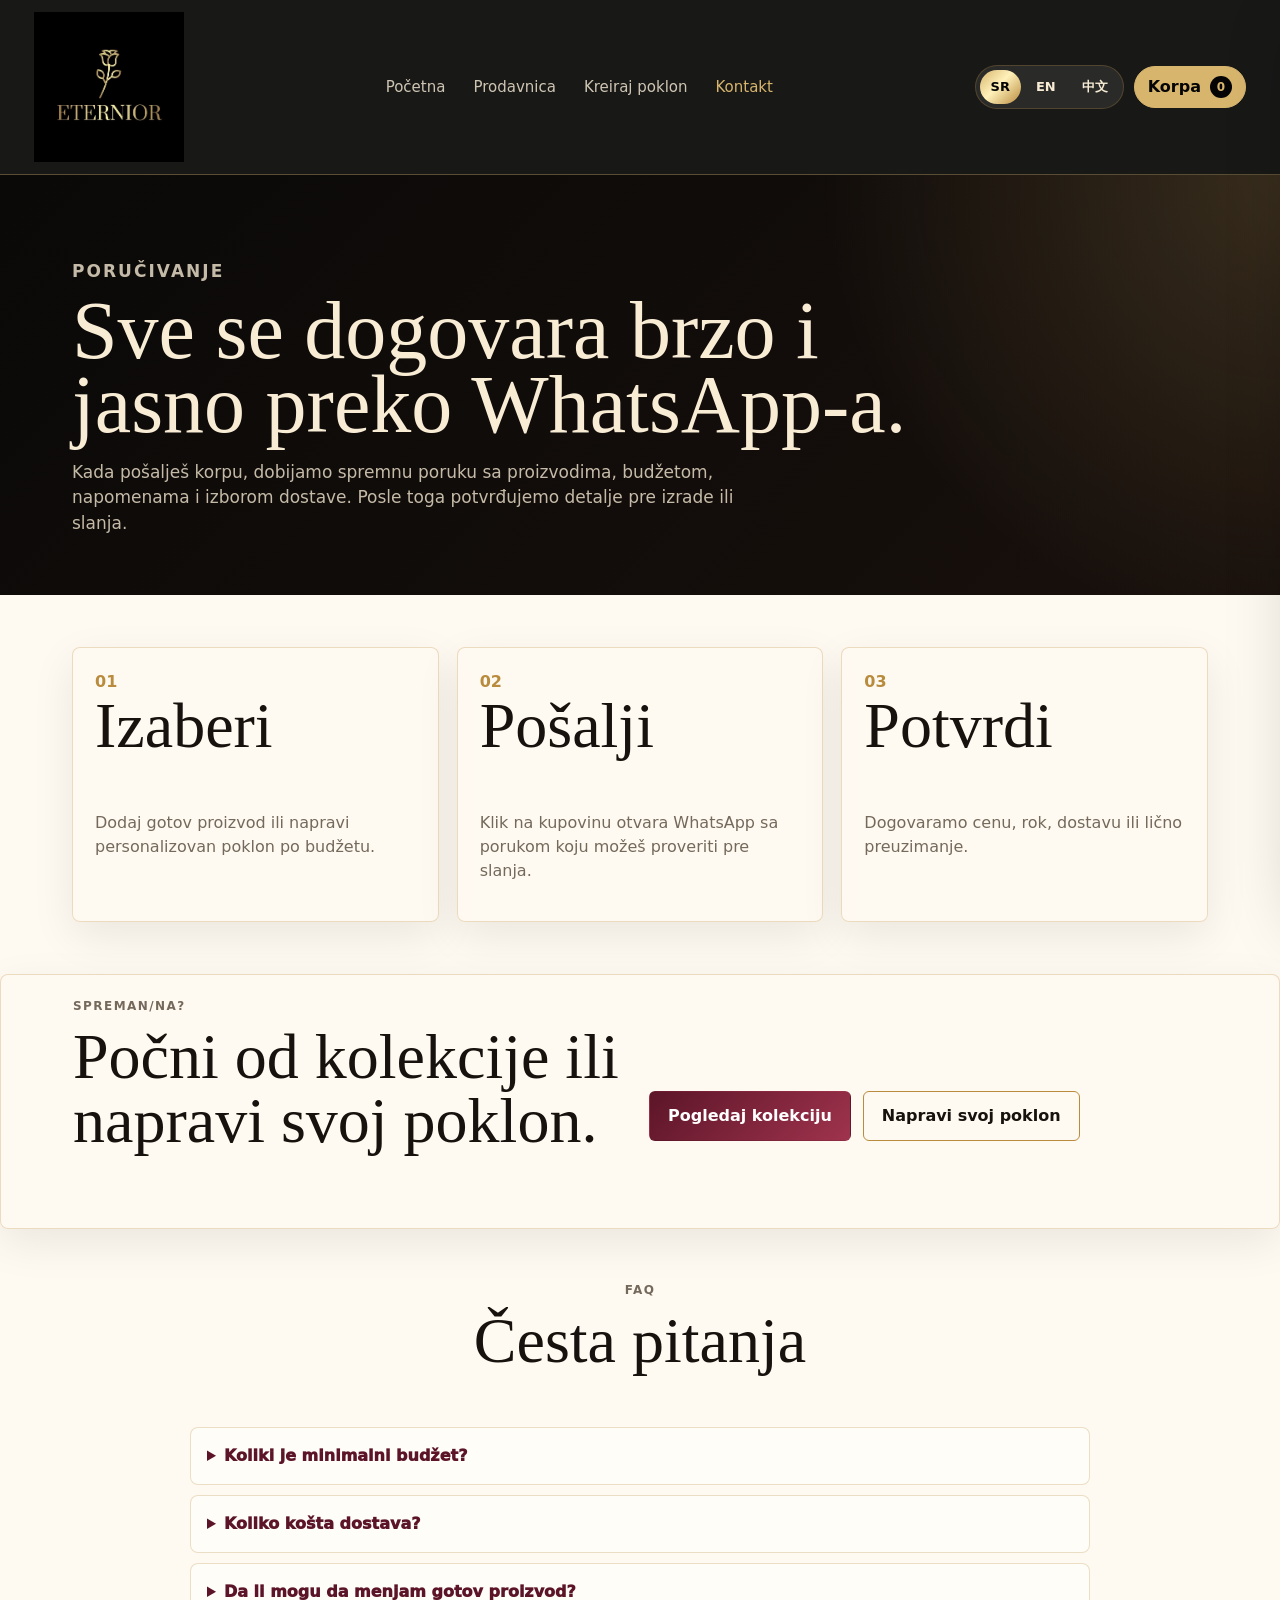
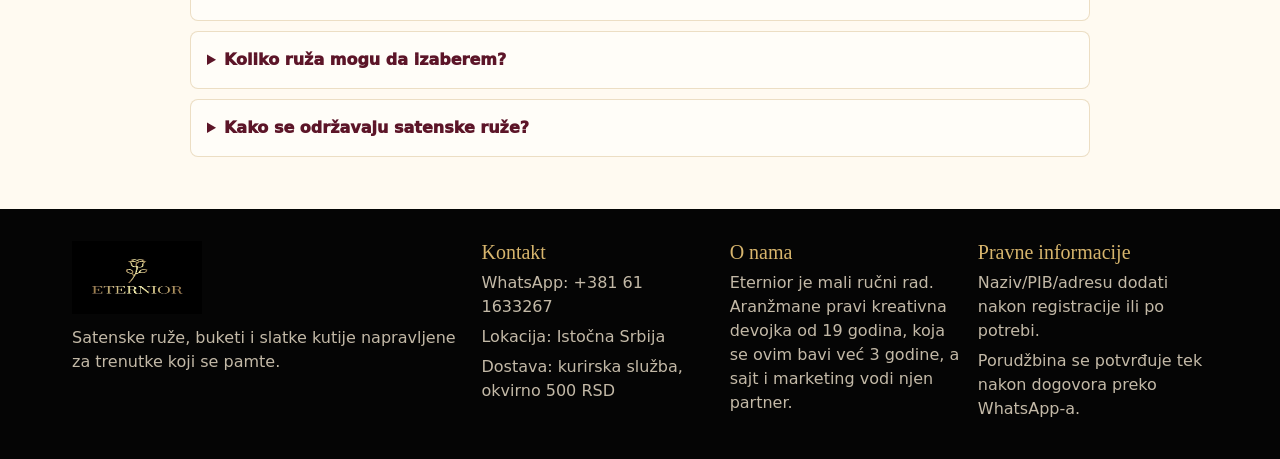
==== contact.html @ 98f8d7fc "Add files via upload" ====
<!doctype html>
<html lang="sr">
  <head>
    <meta charset="UTF-8" />
    <meta name="viewport" content="width=device-width, initial-scale=1.0" />
    <title>Kontakt i poručivanje | Eternior</title>
    <meta name="description" content="Kako funkcioniše Eternior poručivanje preko WhatsApp-a." />
    <meta property="og:title" content="Eternior kontakt i poručivanje" />
    <meta property="og:description" content="Poručivanje satenskih ruža i slatkih kutija preko WhatsApp-a. Dostava ili lično preuzimanje." />
    <meta property="og:image" content="assets/eternior_logo.webp" />
    <meta property="og:type" content="website" />
    <link rel="stylesheet" href="styles.css" />
  </head>
  <body data-page="contact">
    <header class="site-header">
      <a class="brand" href="index.html" aria-label="Eternior početna">
        <img src="assets/eternior_logo.webp" alt="Eternior logo" width="150" height="84" />
      </a>
      <button class="nav-toggle" type="button" data-nav-toggle aria-label="Otvori meni">
        <span></span><span></span><span></span>
      </button>
      <nav class="site-nav" data-nav>
        <a href="index.html" data-i18n="nav.home">Početna</a>
        <a href="shop.html" data-i18n="nav.shop">Prodavnica</a>
        <a href="custom.html" data-i18n="nav.custom">Kreiraj poklon</a>
        <a href="contact.html" data-i18n="nav.contact">Kontakt</a>
      </nav>
      <div class="header-actions">
        <div class="language-switcher" aria-label="Promena jezika">
          <button type="button" data-lang="sr" class="is-active">SR</button>
          <button type="button" data-lang="en">EN</button>
          <button type="button" data-lang="zh">中文</button>
        </div>
        <button class="cart-toggle" type="button" data-open-cart aria-label="Otvori korpu">
          <span data-i18n="cart.title">Korpa</span>
          <b data-cart-count>0</b>
        </button>
      </div>
    </header>

    <main>
      <section class="page-hero contact-hero">
        <p class="eyebrow" data-i18n="contact.eyebrow">Poručivanje</p>
        <h1 data-i18n="contact.title">Sve se dogovara brzo i jasno preko WhatsApp-a.</h1>
        <p data-i18n="contact.lead">
          Kada pošalješ korpu, dobijamo spremnu poruku sa proizvodima, budžetom, napomenama i
          izborom dostave. Posle toga potvrđujemo detalje pre izrade ili slanja.
        </p>
      </section>

      <section class="section-shell steps">
        <article>
          <span>01</span>
          <h2 data-i18n="contact.stepOneTitle">Izaberi</h2>
          <p data-i18n="contact.stepOneText">Dodaj gotov proizvod ili napravi personalizovan poklon po budžetu.</p>
        </article>
        <article>
          <span>02</span>
          <h2 data-i18n="contact.stepTwoTitle">Pošalji</h2>
          <p data-i18n="contact.stepTwoText">Klik na kupovinu otvara WhatsApp sa porukom koju možeš proveriti pre slanja.</p>
        </article>
        <article>
          <span>03</span>
          <h2 data-i18n="contact.stepThreeTitle">Potvrdi</h2>
          <p data-i18n="contact.stepThreeText">Dogovaramo cenu, rok, dostavu ili lično preuzimanje.</p>
        </article>
      </section>

      <section class="section-shell contact-card">
        <div>
          <p class="eyebrow" data-i18n="contact.readyEyebrow">Spreman/na?</p>
          <h2 data-i18n="contact.readyTitle">Počni od kolekcije ili napravi svoj poklon.</h2>
        </div>
        <div class="hero-actions">
          <a class="button button-primary" href="shop.html" data-i18n="home.shopCta">Pogledaj kolekciju</a>
          <a class="button button-outline dark" href="custom.html" data-i18n="home.customCta">Napravi svoj poklon</a>
        </div>
      </section>

      <section class="section-shell faq-section">
        <div class="section-heading">
          <p class="eyebrow">FAQ</p>
          <h2 data-i18n="faq.title">Česta pitanja</h2>
        </div>
        <div class="faq-list">
          <details>
            <summary data-i18n="faq.budgetQ">Koliki je minimalni budžet?</summary>
            <p data-i18n="faq.budgetA">Minimalni budžet za bilo kakav poklon je 1.500 RSD. Gotovi proizvodi imaju svoju cenu, a personalizovani se računaju prema broju ruža i dodataka.</p>
          </details>
          <details>
            <summary data-i18n="faq.deliveryQ">Koliko košta dostava?</summary>
            <p data-i18n="faq.deliveryA">Dostava zavisi od kurirske službe i mesta isporuke, ali okvirno je oko 500 RSD. Tačan iznos potvrđujemo preko WhatsApp-a.</p>
          </details>
          <details>
            <summary data-i18n="faq.readyQ">Da li mogu da menjam gotov proizvod?</summary>
            <p data-i18n="faq.readyA">Gotovi proizvodi se ne menjaju, ali možeš dodati personalizovanu ručno pisanu poruku ili malu igračku.</p>
          </details>
          <details>
            <summary data-i18n="faq.rosesQ">Koliko ruža mogu da izaberem?</summary>
            <p data-i18n="faq.rosesA">Za poklon se bira neparan broj ruža. Ako je aranžman namenjen preminuloj osobi, bira se paran broj ruža.</p>
          </details>
          <details>
            <summary data-i18n="faq.careQ">Kako se održavaju satenske ruže?</summary>
            <p data-i18n="faq.careA">Drže se na suvom, dalje od direktnog sunca i ne peru se vodom. Po potrebi se nežno očiste suvom mekom četkicom.</p>
          </details>
        </div>
      </section>
    </main>

    <footer class="site-footer">
      <div>
        <img src="assets/eternior_logo.webp" alt="Eternior" width="130" height="73" loading="lazy" />
        <p data-i18n="footer.text">Satenske ruže, buketi i slatke kutije napravljene za trenutke koji se pamte.</p>
      </div>
      <div class="footer-columns">
        <div>
          <h3 data-i18n="footer.contactTitle">Kontakt</h3>
          <p>WhatsApp: +381 61 1633267</p>
          <p data-i18n="footer.location">Lokacija: Istočna Srbija</p>
          <p data-i18n="footer.deliveryShort">Dostava: kurirska služba, okvirno 500 RSD</p>
        </div>
        <div>
          <h3 data-i18n="footer.aboutTitle">O nama</h3>
          <p data-i18n="footer.aboutText">Eternior je mali ručni rad. Aranžmane pravi kreativna devojka od 19 godina, koja se ovim bavi već 3 godine, a sajt i marketing vodi njen partner.</p>
        </div>
        <div>
          <h3 data-i18n="footer.legalTitle">Pravne informacije</h3>
          <p data-i18n="footer.legalText">Naziv/PIB/adresu dodati nakon registracije ili po potrebi.</p>
          <p data-i18n="footer.confirmText">Porudžbina se potvrđuje tek nakon dogovora preko WhatsApp-a.</p>
        </div>
      </div>
    </footer>

    <aside class="cart-panel" data-cart-panel aria-hidden="true"></aside>
    <div class="overlay" data-overlay></div>
    <script src="script.js"></script>
  </body>
</html>
---- styles.css ----
:root {
  --black: #050505;
  --ink: #17120d;
  --paper: #fffaf1;
  --cream: #f8ecd5;
  --champagne: #d7b56d;
  --gold: #b98b3d;
  --rose: #9f334d;
  --wine: #5c1528;
  --sage: #6f7b68;
  --muted: #74695b;
  --line: rgba(185, 139, 61, 0.28);
  --shadow: 0 22px 70px rgba(5, 5, 5, 0.22);
}

* {
  box-sizing: border-box;
}

html {
  scroll-behavior: smooth;
}

body {
  margin: 0;
  background: var(--paper);
  color: var(--ink);
  font-family: Inter, ui-sans-serif, system-ui, -apple-system, BlinkMacSystemFont, "Segoe UI", sans-serif;
  line-height: 1.5;
  overflow-x: hidden;
}

body.no-scroll {
  overflow: hidden;
}

img {
  max-width: 100%;
  display: block;
}

a {
  color: inherit;
  text-decoration: none;
}

button,
input,
select,
textarea {
  font: inherit;
}

button {
  cursor: pointer;
}

.site-header {
  position: sticky;
  top: 0;
  z-index: 30;
  display: grid;
  grid-template-columns: auto 44px;
  gap: 12px;
  align-items: center;
  padding: 10px 14px;
  border-bottom: 1px solid rgba(215, 181, 109, 0.34);
  background: rgba(5, 5, 5, 0.92);
  color: var(--cream);
  backdrop-filter: blur(16px);
  min-width: 0;
}

.brand img {
  width: 122px;
  height: auto;
}

.nav-toggle {
  display: grid;
  gap: 4px;
  justify-self: end;
  width: 44px;
  height: 44px;
  place-content: center;
  border: 1px solid rgba(215, 181, 109, 0.42);
  border-radius: 999px;
  background: transparent;
}

.nav-toggle span {
  width: 18px;
  height: 2px;
  border-radius: 999px;
  background: var(--champagne);
}

.site-nav,
.header-actions {
  display: none;
}

.site-nav.is-open,
.header-actions.is-open {
  display: flex;
  grid-column: 1 / -1;
}

.site-nav {
  flex-direction: column;
  gap: 4px;
  padding-top: 8px;
}

.site-nav a {
  padding: 12px 4px;
  color: rgba(248, 236, 213, 0.82);
  font-size: 15px;
}

.site-nav a[aria-current="page"] {
  color: var(--champagne);
}

.header-actions {
  flex-wrap: wrap;
  gap: 10px;
  align-items: center;
  min-width: 0;
}

.language-switcher,
.currency-toggle {
  display: inline-flex;
  gap: 4px;
  padding: 4px;
  border: 1px solid var(--line);
  border-radius: 999px;
  background: rgba(255, 250, 241, 0.08);
}

.language-switcher button,
.currency-toggle button,
.filter-box button {
  min-height: 34px;
  border: 0;
  border-radius: 999px;
  background: transparent;
  color: inherit;
  font-size: 13px;
  font-weight: 800;
}

.language-switcher button,
.currency-toggle button {
  padding: 0 11px;
}

.language-switcher button.is-active,
.currency-toggle button.is-active {
  background: linear-gradient(135deg, var(--champagne), #fff1ba 45%, var(--gold));
  color: var(--black);
}

.cart-toggle {
  display: inline-flex;
  align-items: center;
  gap: 9px;
  min-height: 42px;
  padding: 0 13px;
  border: 1px solid var(--champagne);
  border-radius: 999px;
  background: var(--champagne);
  color: var(--black);
  font-weight: 900;
}

.cart-toggle b {
  display: grid;
  min-width: 22px;
  height: 22px;
  place-items: center;
  border-radius: 50%;
  background: var(--black);
  color: var(--champagne);
  font-size: 12px;
}

.hero {
  position: relative;
  display: grid;
  min-height: 88vh;
  overflow: hidden;
  background: var(--black);
}

.hero-media {
  position: absolute;
  inset: 0;
  background:
    radial-gradient(circle at 82% 18%, rgba(215, 181, 109, 0.24), transparent 24%),
    radial-gradient(circle at 34% 80%, rgba(159, 51, 77, 0.22), transparent 26%),
    linear-gradient(180deg, rgba(5, 5, 5, 0.08), rgba(5, 5, 5, 0.78)),
    linear-gradient(135deg, #050505, #1b0f0b);
  background-position: center;
  background-size: cover;
  opacity: 0.88;
}

.gift-scene {
  position: absolute;
  right: clamp(18px, 8vw, 110px);
  bottom: clamp(54px, 10vh, 112px);
  width: min(440px, 82vw);
  height: 300px;
  opacity: 0.96;
}

.door {
  position: absolute;
  right: 22px;
  bottom: 0;
  width: 118px;
  height: 212px;
  border: 2px solid rgba(215, 181, 109, 0.72);
  border-radius: 64px 64px 6px 6px;
  background: linear-gradient(135deg, #2b1710, #050505);
  box-shadow: inset 0 0 28px rgba(215, 181, 109, 0.16), 0 26px 70px rgba(0, 0, 0, 0.45);
}

.door::after {
  content: "";
  position: absolute;
  right: 16px;
  top: 104px;
  width: 9px;
  height: 9px;
  border-radius: 50%;
  background: var(--champagne);
}

.boy,
.girl {
  position: absolute;
  bottom: 18px;
  width: 58px;
  height: 112px;
  border-radius: 32px 32px 16px 16px;
}

.boy {
  left: 36px;
  background: linear-gradient(#f4c7a2 0 26px, #1c4f8c 27px 72px, #111 73px);
  animation: boyWalk 10s ease-in-out infinite;
}

.girl {
  right: 54px;
  background: linear-gradient(#f4c7a2 0 26px, #e6a0ad 27px 84px, #7d2741 85px);
  animation: girlOpen 10s ease-in-out infinite;
}

.boy::before,
.girl::before {
  content: "";
  position: absolute;
  top: -22px;
  left: 13px;
  width: 32px;
  height: 32px;
  border-radius: 50%;
  background: #f4c7a2;
  box-shadow: inset 0 -6px 0 rgba(92, 21, 40, 0.22);
}

.gift-bouquet {
  position: absolute;
  left: 104px;
  bottom: 84px;
  width: 86px;
  height: 78px;
  transform-origin: bottom center;
  animation: bouquetGive 10s ease-in-out infinite;
}

.gift-bouquet::before {
  content: "";
  position: absolute;
  inset: 0;
  background:
    radial-gradient(circle at 22% 26%, #d7b56d 0 10px, transparent 11px),
    radial-gradient(circle at 50% 16%, #9f334d 0 12px, transparent 13px),
    radial-gradient(circle at 78% 30%, #fff2d4 0 10px, transparent 11px),
    linear-gradient(70deg, transparent 43%, #6f7b68 44% 48%, transparent 49%),
    linear-gradient(105deg, transparent 48%, #6f7b68 49% 53%, transparent 54%);
}

.gift-bouquet::after {
  content: "";
  position: absolute;
  left: 22px;
  bottom: 0;
  width: 42px;
  height: 34px;
  clip-path: polygon(0 0, 100% 0, 68% 100%, 32% 100%);
  background: linear-gradient(135deg, #fff2d4, #d7b56d);
}

.heart {
  position: absolute;
  width: 18px;
  height: 18px;
  background: var(--rose);
  transform: rotate(45deg);
  opacity: 0;
  animation: heartFloat 10s ease-in-out infinite;
}

.heart::before,
.heart::after {
  content: "";
  position: absolute;
  width: 18px;
  height: 18px;
  border-radius: 50%;
  background: inherit;
}

.heart::before {
  left: -9px;
}

.heart::after {
  top: -9px;
}

.heart.h1 {
  right: 126px;
  top: 62px;
}

.heart.h2 {
  right: 82px;
  top: 92px;
  animation-delay: 0.7s;
}

.hero-content {
  position: relative;
  z-index: 1;
  align-self: end;
  width: min(100%, 760px);
  padding: 120px 18px 42px;
  color: var(--cream);
  min-width: 0;
}

.eyebrow {
  margin: 0 0 10px;
  color: var(--gold);
  font-size: 12px;
  font-weight: 900;
  letter-spacing: 0.12em;
  text-transform: uppercase;
}

h1,
h2,
h3,
p {
  margin-top: 0;
}

h1,
h2,
h3 {
  font-family: Georgia, "Times New Roman", serif;
  font-weight: 500;
  letter-spacing: 0;
}

h1 {
  margin-bottom: 18px;
  font-size: clamp(46px, 15vw, 118px);
  line-height: 0.9;
}

h2 {
  font-size: clamp(32px, 10vw, 64px);
  line-height: 1;
}

h3 {
  font-size: 25px;
  line-height: 1.1;
}

.hero p:not(.eyebrow),
.page-hero p,
.intro-copy p,
.feature-card p,
.section-heading p,
.builder-card p,
.steps p,
.contact-card p {
  color: var(--muted);
}

.hero p:not(.eyebrow) {
  max-width: 650px;
  color: rgba(248, 236, 213, 0.86);
  font-size: 18px;
}

.hero-actions,
.toolbar {
  display: flex;
  flex-wrap: wrap;
  gap: 12px;
  align-items: center;
}

.hero-actions {
  margin-top: 28px;
}

.button {
  position: relative;
  isolation: isolate;
  display: inline-flex;
  align-items: center;
  justify-content: center;
  min-height: 48px;
  overflow: hidden;
  padding: 12px 18px;
  border: 1px solid transparent;
  border-radius: 6px;
  font-weight: 900;
  text-align: center;
  transition: transform 180ms ease, box-shadow 180ms ease, border-color 180ms ease;
}

.button::before {
  content: "";
  position: absolute;
  inset: -40% -70%;
  z-index: -1;
  background: linear-gradient(110deg, transparent 30%, rgba(255, 255, 255, 0.55), transparent 60%);
  transform: translateX(-60%) rotate(8deg);
  transition: transform 520ms ease;
}

.button:hover {
  transform: translateY(-2px);
  box-shadow: 0 16px 36px rgba(92, 21, 40, 0.24);
}

.button:hover::before {
  transform: translateX(60%) rotate(8deg);
}

.button-primary {
  background: linear-gradient(135deg, var(--wine), var(--rose));
  color: #fff;
}

.button-outline {
  border-color: rgba(248, 236, 213, 0.52);
  background: rgba(5, 5, 5, 0.18);
  color: var(--cream);
}

.button-outline.dark {
  border-color: var(--gold);
  background: transparent;
  color: var(--ink);
}

.signature-strip {
  display: grid;
  background: var(--black);
  color: var(--champagne);
}

.signature-strip span {
  padding: 16px 18px;
  border-top: 1px solid rgba(215, 181, 109, 0.26);
  text-align: center;
  font-size: 13px;
  font-weight: 800;
}

.section-shell {
  padding: 52px 18px;
}

.intro-grid,
.custom-grid,
.shop-layout,
.steps,
.contact-card {
  display: grid;
  gap: 18px;
}

.feature-card,
.builder-card,
.filter-box,
.steps article,
.contact-card {
  border: 1px solid var(--line);
  border-radius: 8px;
  background: rgba(255, 250, 241, 0.84);
  box-shadow: 0 14px 44px rgba(5, 5, 5, 0.08);
}

.feature-card,
.builder-card,
.steps article,
.contact-card {
  padding: 22px;
}

.feature-number,
.steps span {
  color: var(--gold);
  font-weight: 900;
}

.faq-list {
  display: grid;
  gap: 10px;
  max-width: 900px;
  margin: 0 auto;
}

.faq-list details {
  padding: 16px;
  border: 1px solid var(--line);
  border-radius: 8px;
  background: #fffdf8;
}

.faq-list summary {
  color: var(--wine);
  cursor: pointer;
  font-weight: 950;
}

.faq-list p {
  margin: 10px 0 0;
  color: var(--muted);
}

.section-heading {
  max-width: 720px;
  margin: 0 auto 28px;
  text-align: center;
}

.product-grid {
  display: grid;
  gap: 16px;
}

.product-card {
  overflow: hidden;
  border: 1px solid var(--line);
  border-radius: 8px;
  background: #fffdf8;
  box-shadow: 0 14px 44px rgba(5, 5, 5, 0.08);
}

.product-image {
  position: relative;
  min-height: 230px;
  overflow: hidden;
  background-color: var(--black);
}

.satin-visual {
  background:
    radial-gradient(circle at 28% 24%, rgba(255, 255, 255, 0.2), transparent 18%),
    linear-gradient(135deg, var(--visual-a), var(--visual-b));
}

.satin-visual::before,
.satin-visual::after {
  content: "";
  position: absolute;
  inset: auto 12% 18% 12%;
  height: 34%;
  border-radius: 50% 50% 18px 18px;
  background: linear-gradient(135deg, rgba(5, 5, 5, 0.72), rgba(215, 181, 109, 0.2));
}

.satin-visual::after {
  inset: auto 18% 11% 18%;
  height: 12%;
  border-radius: 999px;
  background: rgba(5, 5, 5, 0.44);
}

.satin-rose {
  position: absolute;
  z-index: 1;
  display: block;
  width: 96px;
  height: 96px;
  border-radius: 50%;
  background:
    radial-gradient(circle at center, var(--petal-light) 0 10%, transparent 11%),
    repeating-radial-gradient(circle at center, transparent 0 10px, var(--petal-light) 11px 15px, var(--petal-dark) 16px 22px, transparent 23px 31px);
  box-shadow: inset 0 0 18px rgba(255, 255, 255, 0.24), 0 18px 38px rgba(5, 5, 5, 0.24);
}

.satin-rose.r1 {
  top: 22%;
  left: 18%;
}

.satin-rose.r2 {
  top: 16%;
  right: 20%;
  transform: scale(0.9) rotate(16deg);
}

.satin-rose.r3 {
  top: 36%;
  left: 38%;
  transform: scale(1.08) rotate(-10deg);
}

.satin-box {
  position: absolute;
  z-index: 0;
  left: 20%;
  right: 20%;
  bottom: 12%;
  height: 30%;
  border: 1px solid rgba(215, 181, 109, 0.45);
  border-radius: 16px 16px 8px 8px;
  background: linear-gradient(135deg, rgba(255, 250, 241, 0.16), rgba(5, 5, 5, 0.45));
}

.visual-champagne { --visual-a: #2c2015; --visual-b: #d7b56d; --petal-light: #fff2d4; --petal-dark: #d7b56d; }
.visual-ruby { --visual-a: #1b060b; --visual-b: #9f334d; --petal-light: #d65d74; --petal-dark: #5c1528; }
.visual-noir { --visual-a: #050505; --visual-b: #b98b3d; --petal-light: #d7b56d; --petal-dark: #050505; }
.visual-blush { --visual-a: #4d2430; --visual-b: #f0b4c0; --petal-light: #ffd9df; --petal-dark: #c06b7d; }
.visual-blue { --visual-a: #07111f; --visual-b: #1c4f8c; --petal-light: #8bbbe8; --petal-dark: #143769; }
.visual-ivory { --visual-a: #2c2a24; --visual-b: #fff2d4; --petal-light: #fffaf1; --petal-dark: #d7c29d; }
.visual-sweet { --visual-a: #6a2d3e; --visual-b: #f8ecd5; --petal-light: #fff2d4; --petal-dark: #d7b56d; }
.visual-heart { --visual-a: #5c1528; --visual-b: #d7b56d; --petal-light: #e96278; --petal-dark: #8d1830; }
.visual-choco { --visual-a: #2b1710; --visual-b: #7b4a38; --petal-light: #fff2d4; --petal-dark: #9b6a4d; }
.visual-garden { --visual-a: #050505; --visual-b: #9f334d; --petal-light: #d7b56d; --petal-dark: #5c1528; }
.visual-teddy { --visual-a: #f0b4c0; --visual-b: #573326; --petal-light: #ffd9df; --petal-dark: #c06b7d; }
.visual-proposal { --visual-a: #5c1528; --visual-b: #b98b3d; --petal-light: #f3cc78; --petal-dark: #9f334d; }
.visual-pastel { --visual-a: #b9a4d8; --visual-b: #e6a0ad; --petal-light: #fff2d4; --petal-dark: #b9a4d8; }
.visual-candy { --visual-a: #e95588; --visual-b: #67a4d9; --petal-light: #f4cc4f; --petal-dark: #e95588; }
.visual-signature { --visual-a: #050505; --visual-b: #d7b56d; --petal-light: #fff2d4; --petal-dark: #9f334d; }

.product-body {
  display: grid;
  gap: 13px;
  padding: 18px;
}

.product-meta {
  display: flex;
  justify-content: space-between;
  gap: 14px;
  min-width: 0;
}

.product-meta p,
.product-description {
  color: var(--muted);
  font-size: 14px;
}

.product-meta h3,
.product-description,
.product-details,
.product-addons,
.cart-item,
.footer-columns {
  min-width: 0;
}

.product-details {
  border-top: 1px solid var(--line);
  border-bottom: 1px solid var(--line);
  padding: 10px 0;
}

.product-details summary {
  color: var(--wine);
  cursor: pointer;
  font-weight: 900;
}

.product-details ul {
  display: grid;
  gap: 7px;
  margin: 10px 0 0;
  padding-left: 18px;
  color: var(--muted);
  font-size: 13px;
}

.product-addons {
  display: grid;
  gap: 10px;
  padding: 12px;
  border: 1px solid rgba(185, 139, 61, 0.22);
  border-radius: 8px;
  background: rgba(248, 236, 213, 0.42);
}

.product-addons small,
label small {
  color: var(--muted);
  font-size: 12px;
  font-weight: 700;
}

.share-button {
  min-height: 42px;
  border: 1px solid var(--line);
  border-radius: 6px;
  background: transparent;
  color: var(--wine);
  font-weight: 900;
}

.price {
  color: var(--wine);
  font-weight: 950;
  white-space: nowrap;
}

.swatches {
  display: flex;
  flex-wrap: wrap;
  gap: 7px;
}

.swatch {
  display: inline-flex;
  align-items: center;
  gap: 7px;
  min-height: 29px;
  padding: 5px 9px 5px 6px;
  border: 1px solid var(--line);
  border-radius: 999px;
  color: var(--muted);
  font-size: 12px;
}

.swatch::before {
  content: "";
  width: 15px;
  height: 15px;
  border: 1px solid rgba(5, 5, 5, 0.13);
  border-radius: 50%;
  background: var(--swatch);
}

.page-hero {
  padding: 84px 18px 42px;
  background:
    radial-gradient(circle at top right, rgba(215, 181, 109, 0.18), transparent 34%),
    linear-gradient(135deg, #0a0908, #18100c);
  color: var(--cream);
}

.page-hero h1 {
  max-width: 930px;
  font-size: clamp(38px, 12vw, 82px);
}

.page-hero p {
  max-width: 720px;
  color: rgba(248, 236, 213, 0.78);
  font-size: 17px;
}

.toolbar {
  margin-top: 22px;
}

.rate-note {
  color: rgba(248, 236, 213, 0.76);
  font-size: 13px;
}

.filter-box {
  display: grid;
  position: sticky;
  top: 74px;
  z-index: 2;
  gap: 7px;
  padding: 12px;
}

.filter-box .eyebrow {
  display: none;
}

.filter-pills {
  display: flex;
  flex-wrap: wrap;
  gap: 7px;
}

.filter-box button {
  flex: 0 0 auto;
  padding: 0 12px;
  border: 1px solid var(--line);
  color: var(--ink);
}

.filter-box button.is-active {
  background: var(--black);
  color: var(--champagne);
}

.builder-card {
  display: grid;
  gap: 14px;
}

.builder-total {
  display: flex;
  justify-content: space-between;
  gap: 18px;
  padding: 14px;
  border: 1px solid var(--line);
  border-radius: 8px;
  background: var(--black);
  color: var(--champagne);
}

.builder-total strong {
  color: var(--cream);
}

.checkbox-line {
  display: flex;
  align-items: center;
  gap: 10px;
}

.checkbox-line input {
  width: 18px;
  min-height: 18px;
}

.sweets-grid {
  display: grid;
  grid-template-columns: repeat(2, minmax(0, 1fr));
  gap: 12px;
}

.field-row {
  display: grid;
  gap: 12px;
}

label {
  display: grid;
  gap: 7px;
  color: var(--muted);
  font-size: 13px;
  font-weight: 900;
}

input,
select,
textarea {
  width: 100%;
  border: 1px solid var(--line);
  border-radius: 6px;
  background: #fffdf8;
  color: var(--ink);
  outline: none;
}

input,
select {
  min-height: 46px;
  padding: 0 12px;
}

textarea {
  resize: vertical;
  padding: 12px;
}

input:focus,
select:focus,
textarea:focus {
  border-color: var(--gold);
  box-shadow: 0 0 0 3px rgba(185, 139, 61, 0.18);
}

.concierge {
  background:
    radial-gradient(circle at 80% 18%, rgba(215, 181, 109, 0.22), transparent 24%),
    radial-gradient(circle at 20% 85%, rgba(159, 51, 77, 0.16), transparent 26%),
    linear-gradient(rgba(255, 250, 241, 0.92), rgba(255, 250, 241, 0.92));
  background-position: center;
  background-size: cover;
}

.concierge form {
  display: grid;
  gap: 14px;
}

.suggestion {
  display: none;
  padding: 16px;
  border: 1px solid var(--line);
  border-radius: 8px;
  background: #fffdf8;
}

.suggestion.is-visible {
  display: grid;
  gap: 10px;
}

.cart-panel {
  position: fixed;
  z-index: 50;
  inset: 0 0 0 auto;
  display: grid;
  grid-template-rows: auto 1fr auto;
  width: min(440px, 100%);
  height: 100vh;
  padding: 18px;
  background: #fffdf8;
  box-shadow: var(--shadow);
  transform: translateX(105%);
  transition: transform 240ms ease;
}

.cart-panel.is-open {
  transform: translateX(0);
}

.cart-header {
  display: flex;
  justify-content: space-between;
  gap: 18px;
  padding-bottom: 16px;
  border-bottom: 1px solid var(--line);
}

.icon-button {
  display: grid;
  width: 42px;
  height: 42px;
  place-items: center;
  border: 1px solid var(--line);
  border-radius: 50%;
  background: transparent;
}

.cart-items {
  display: grid;
  align-content: start;
  gap: 12px;
  overflow: auto;
  padding: 16px 0;
}

.cart-item {
  display: grid;
  grid-template-columns: 1fr auto;
  gap: 10px;
  padding: 14px;
  border: 1px solid var(--line);
  border-radius: 8px;
  background: var(--paper);
}

.cart-item h3 {
  margin-bottom: 4px;
  font-size: 15px;
}

.cart-item p,
.empty-cart {
  margin-bottom: 0;
  color: var(--muted);
  font-size: 13px;
}

.quantity {
  display: flex;
  align-items: center;
  gap: 8px;
}

.quantity button {
  display: grid;
  width: 28px;
  height: 28px;
  place-items: center;
  border: 1px solid var(--line);
  border-radius: 50%;
  background: #fffdf8;
}

.checkout-form,
.cart-footer {
  display: grid;
  gap: 12px;
}

.cart-footer {
  padding-top: 14px;
  border-top: 1px solid var(--line);
}

.cart-total {
  display: flex;
  justify-content: space-between;
  color: var(--muted);
}

.cart-total strong {
  color: var(--ink);
}

.overlay {
  position: fixed;
  inset: 0;
  z-index: 45;
  background: rgba(5, 5, 5, 0.48);
  opacity: 0;
  pointer-events: none;
  transition: opacity 240ms ease;
}

.overlay.is-open {
  opacity: 1;
  pointer-events: auto;
}

.site-footer {
  display: grid;
  gap: 22px;
  padding: 32px 18px;
  background: var(--black);
  color: rgba(248, 236, 213, 0.78);
}

.site-footer img {
  width: 130px;
  margin-bottom: 12px;
}

.site-footer a {
  color: var(--champagne);
  font-weight: 900;
}

.footer-columns {
  display: grid;
  gap: 18px;
}

.footer-columns h3 {
  margin-bottom: 8px;
  color: var(--champagne);
  font-size: 20px;
}

.footer-columns p {
  margin-bottom: 6px;
}

.reveal {
  animation: revealUp 700ms ease both;
}

@keyframes revealUp {
  from {
    opacity: 0;
    transform: translateY(18px);
  }
  to {
    opacity: 1;
    transform: translateY(0);
  }
}

@keyframes boyWalk {
  0%, 12% {
    transform: translateX(0);
  }
  38%, 74% {
    transform: translateX(142px);
  }
  100% {
    transform: translateX(0);
  }
}

@keyframes girlOpen {
  0%, 30% {
    transform: translateX(34px);
    opacity: 0;
  }
  40%, 86% {
    transform: translateX(0);
    opacity: 1;
  }
  100% {
    transform: translateX(34px);
    opacity: 0;
  }
}

@keyframes bouquetGive {
  0%, 28% {
    transform: translateX(0) rotate(-12deg);
  }
  48%, 76% {
    transform: translateX(150px) rotate(6deg);
  }
  100% {
    transform: translateX(0) rotate(-12deg);
  }
}

@keyframes heartFloat {
  0%, 46% {
    opacity: 0;
    transform: translateY(18px) rotate(45deg) scale(0.6);
  }
  58%, 82% {
    opacity: 1;
  }
  100% {
    opacity: 0;
    transform: translateY(-64px) rotate(45deg) scale(1);
  }
}

@media (prefers-reduced-motion: reduce) {
  *,
  *::before,
  *::after {
    animation-duration: 0.01ms !important;
    animation-iteration-count: 1 !important;
    scroll-behavior: auto !important;
    transition-duration: 0.01ms !important;
  }
}

@media (max-width: 679px) {
  .gift-scene {
    right: -68px;
    bottom: 26px;
    opacity: 0.28;
    transform: scale(0.78);
    transform-origin: bottom right;
  }
}

@media (min-width: 680px) {
  .signature-strip,
  .product-grid.compact,
  .field-row,
  .steps {
    grid-template-columns: repeat(3, 1fr);
  }

  .field-row {
    grid-template-columns: 1fr 1fr;
  }

  .product-grid {
    grid-template-columns: repeat(2, minmax(0, 1fr));
  }

  .hero-content,
  .section-shell,
  .page-hero,
  .site-footer {
    padding-inline: clamp(28px, 6vw, 72px);
  }

  .gift-scene {
    opacity: 0.55;
    transform: scale(0.84);
    transform-origin: bottom right;
  }
}

@media (min-width: 980px) {
  .site-header {
    grid-template-columns: auto 1fr auto;
    padding: 12px 34px;
  }

  .brand img {
    width: 150px;
  }

  .nav-toggle {
    display: none;
  }

  .site-nav,
  .header-actions {
    display: flex;
  }

  .site-nav {
    flex-direction: row;
    justify-content: center;
    padding-top: 0;
  }

  .site-nav a {
    padding: 10px 12px;
  }

  .intro-grid,
  .custom-grid,
  .contact-card {
    grid-template-columns: 1fr 1fr;
    align-items: center;
  }

  .shop-layout {
    grid-template-columns: 220px 1fr;
    align-items: start;
  }

  .filter-box {
    display: grid;
    top: 92px;
    overflow: visible;
  }

  .filter-box .eyebrow {
    display: block;
  }

  .filter-box button {
    justify-content: start;
    text-align: left;
  }

  .product-grid {
    grid-template-columns: repeat(3, minmax(0, 1fr));
  }

  .site-footer {
    grid-template-columns: 0.8fr 1.5fr;
    align-items: start;
  }

  .footer-columns {
    grid-template-columns: repeat(3, minmax(0, 1fr));
  }
}
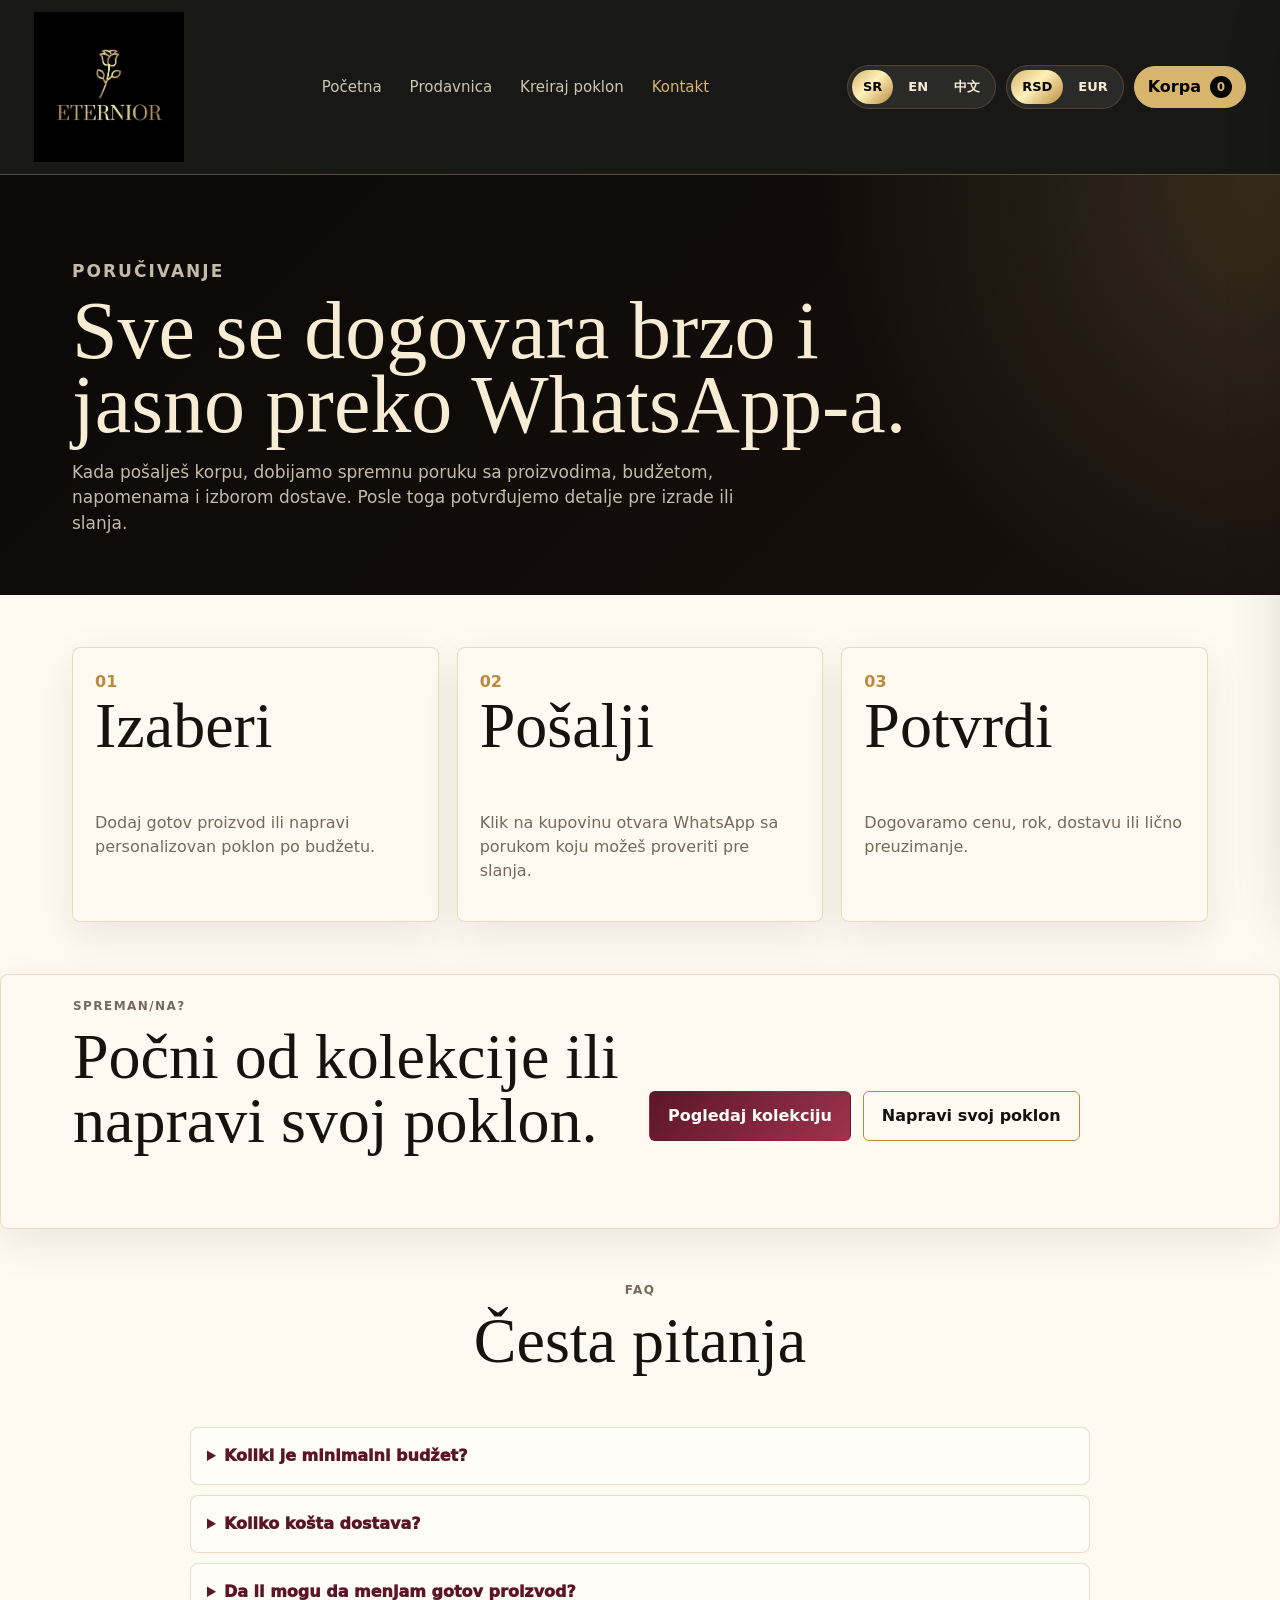
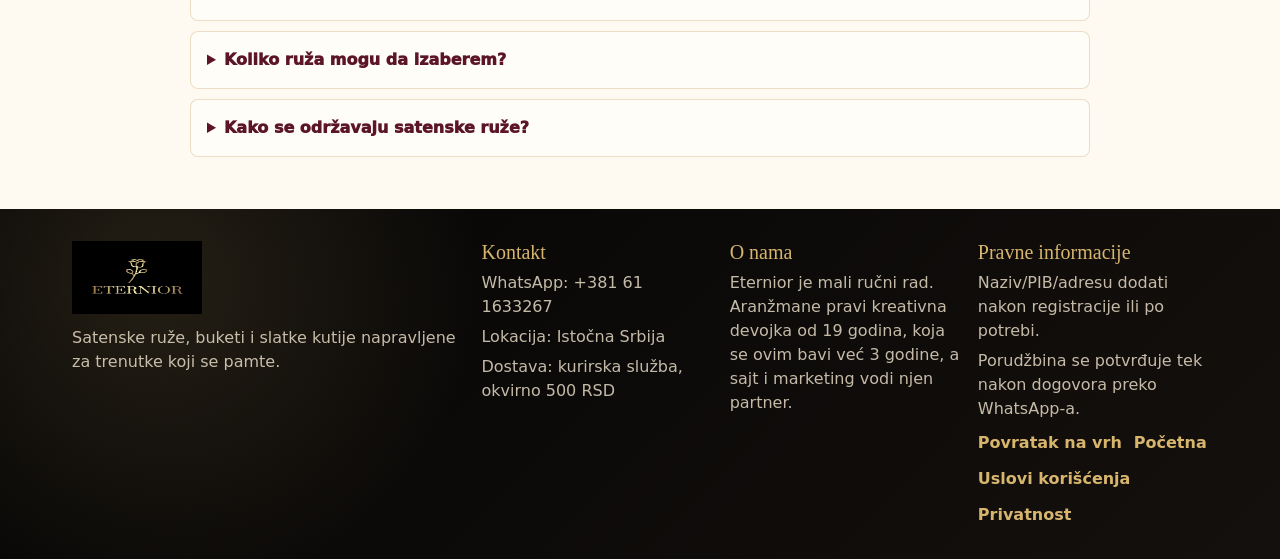
==== commit 152f8e9f: "Update website from Codex" ====
--- a/contact.html
+++ b/contact.html
@@ -12,7 +12,7 @@
     <link rel="stylesheet" href="styles.css" />
   </head>
   <body data-page="contact">
-    <header class="site-header">
+    <header class="site-header" id="top">
       <a class="brand" href="index.html" aria-label="Eternior početna">
         <img src="assets/eternior_logo.webp" alt="Eternior logo" width="150" height="84" />
       </a>
@@ -30,6 +30,10 @@
           <button type="button" data-lang="sr" class="is-active">SR</button>
           <button type="button" data-lang="en">EN</button>
           <button type="button" data-lang="zh">中文</button>
+        </div>
+        <div class="currency-toggle compact" aria-label="Valuta">
+          <button type="button" data-currency="RSD" class="is-active">RSD</button>
+          <button type="button" data-currency="EUR">EUR</button>
         </div>
         <button class="cart-toggle" type="button" data-open-cart aria-label="Otvori korpu">
           <span data-i18n="cart.title">Korpa</span>
@@ -127,6 +131,12 @@
           <h3 data-i18n="footer.legalTitle">Pravne informacije</h3>
           <p data-i18n="footer.legalText">Naziv/PIB/adresu dodati nakon registracije ili po potrebi.</p>
           <p data-i18n="footer.confirmText">Porudžbina se potvrđuje tek nakon dogovora preko WhatsApp-a.</p>
+          <div class="footer-legal-links">
+            <a href="#top">Povratak na vrh</a>
+            <a href="index.html">Početna</a>
+            <a href="terms.html">Uslovi korišćenja</a>
+            <a href="privacy.html">Privatnost</a>
+          </div>
         </div>
       </div>
     </footer>
--- a/styles.css
+++ b/styles.css
@@ -490,6 +490,31 @@
   font-weight: 800;
 }
 
+.sales-ribbon {
+  display: grid;
+  gap: 8px;
+  padding: 18px;
+  border-block: 1px solid var(--line);
+  background: linear-gradient(135deg, #fffdf8, #f8ecd5);
+  text-align: center;
+}
+
+.sales-ribbon strong {
+  color: var(--wine);
+  font-family: Georgia, serif;
+  font-size: 25px;
+  font-weight: 500;
+}
+
+.sales-ribbon span {
+  color: var(--muted);
+}
+
+.sales-ribbon a {
+  color: var(--wine);
+  font-weight: 950;
+}
+
 .section-shell {
   padding: 52px 18px;
 }
@@ -549,6 +574,20 @@
 
 .faq-list p {
   margin: 10px 0 0;
+  color: var(--muted);
+}
+
+.legal-page {
+  max-width: 900px;
+  margin: 0 auto;
+}
+
+.legal-page h2 {
+  margin-top: 28px;
+  font-size: clamp(26px, 5vw, 42px);
+}
+
+.legal-page p {
   color: var(--muted);
 }
 
@@ -845,6 +884,56 @@
   color: var(--cream);
 }
 
+.builder-note,
+.color-note,
+.coupon-status {
+  margin: 0;
+  color: var(--muted);
+  font-size: 13px;
+}
+
+.color-picker-block,
+.coupon-box {
+  display: grid;
+  gap: 10px;
+  padding: 12px;
+  border: 1px solid rgba(185, 139, 61, 0.22);
+  border-radius: 8px;
+  background: rgba(248, 236, 213, 0.42);
+}
+
+.color-palette {
+  display: grid;
+  grid-template-columns: repeat(auto-fit, minmax(104px, 1fr));
+  gap: 8px;
+}
+
+.color-palette button {
+  display: flex;
+  align-items: center;
+  gap: 8px;
+  min-height: 38px;
+  border: 1px solid var(--line);
+  border-radius: 999px;
+  background: #fffdf8;
+  color: var(--ink);
+  font-size: 12px;
+  font-weight: 900;
+}
+
+.color-palette button span {
+  width: 18px;
+  height: 18px;
+  border: 1px solid rgba(5, 5, 5, 0.18);
+  border-radius: 50%;
+  background: var(--swatch);
+}
+
+.color-palette button.is-active {
+  border-color: var(--wine);
+  box-shadow: 0 0 0 3px rgba(92, 21, 40, 0.12);
+}
+
 .checkbox-line {
   display: flex;
   align-items: center;
@@ -931,6 +1020,45 @@
   gap: 10px;
 }
 
+.auto-gallery {
+  overflow: hidden;
+  margin: 0 0 28px;
+  border-block: 1px solid var(--line);
+  padding-block: 14px;
+}
+
+.gallery-track {
+  display: flex;
+  gap: 14px;
+  width: max-content;
+  animation: gallerySlide 34s linear infinite;
+}
+
+.gallery-item {
+  display: grid;
+  align-content: end;
+  width: min(260px, 72vw);
+  min-height: 150px;
+  padding: 16px;
+  border: 1px solid rgba(215, 181, 109, 0.34);
+  border-radius: 8px;
+  background:
+    radial-gradient(circle at 34% 28%, var(--petal-light) 0 18px, transparent 19px),
+    radial-gradient(circle at 62% 36%, var(--petal-dark) 0 22px, transparent 23px),
+    linear-gradient(135deg, var(--visual-a), var(--visual-b));
+  color: var(--cream);
+  box-shadow: 0 18px 42px rgba(5, 5, 5, 0.12);
+}
+
+.gallery-item span {
+  font-family: Georgia, serif;
+  font-size: 23px;
+}
+
+.gallery-item strong {
+  color: var(--champagne);
+}
+
 .cart-panel {
   position: fixed;
   z-index: 50;
@@ -1054,7 +1182,9 @@
   display: grid;
   gap: 22px;
   padding: 32px 18px;
-  background: var(--black);
+  background:
+    radial-gradient(circle at 12% 20%, rgba(215, 181, 109, 0.14), transparent 28%),
+    linear-gradient(135deg, #050505, #14100d);
   color: rgba(248, 236, 213, 0.78);
 }
 
@@ -1083,6 +1213,13 @@
   margin-bottom: 6px;
 }
 
+.footer-legal-links {
+  display: flex;
+  flex-wrap: wrap;
+  gap: 12px;
+  margin-top: 10px;
+}
+
 .reveal {
   animation: revealUp 700ms ease both;
 }
@@ -1148,6 +1285,15 @@
   100% {
     opacity: 0;
     transform: translateY(-64px) rotate(45deg) scale(1);
+  }
+}
+
+@keyframes gallerySlide {
+  from {
+    transform: translateX(0);
+  }
+  to {
+    transform: translateX(-50%);
   }
 }
 
@@ -1271,3 +1417,150 @@
     grid-template-columns: repeat(3, minmax(0, 1fr));
   }
 }
+
+@media (max-width: 979px) {
+  .site-header {
+    grid-template-columns: minmax(0, 1fr) 44px;
+  }
+
+  .brand img {
+    width: clamp(96px, 30vw, 132px);
+  }
+
+  .site-nav.is-open,
+  .header-actions.is-open {
+    width: 100%;
+  }
+
+  .site-nav.is-open {
+    display: grid;
+  }
+
+  .header-actions.is-open {
+    display: grid;
+    grid-template-columns: 1fr;
+  }
+
+  .language-switcher {
+    width: 100%;
+    justify-content: space-between;
+  }
+
+  .language-switcher button {
+    flex: 1;
+  }
+
+  .cart-toggle {
+    width: 100%;
+    justify-content: center;
+  }
+
+  .shop-layout,
+  .custom-grid,
+  .intro-grid,
+  .contact-card {
+    grid-template-columns: 1fr;
+  }
+
+  .filter-box {
+    position: static;
+  }
+}
+
+@media (max-width: 779px) {
+  .product-grid,
+  .product-grid.compact,
+  .steps,
+  .signature-strip {
+    grid-template-columns: 1fr;
+  }
+
+  .section-shell,
+  .page-hero {
+    padding: 44px 14px;
+  }
+
+  .hero {
+    min-height: 82vh;
+  }
+
+  .hero-content {
+    padding: 112px 14px 36px;
+  }
+
+  .hero-actions,
+  .toolbar {
+    display: grid;
+  }
+
+  .button,
+  .share-button {
+    width: 100%;
+  }
+
+  .product-card {
+    border-radius: 6px;
+  }
+
+  .product-image {
+    min-height: 210px;
+  }
+
+  .product-meta {
+    display: grid;
+  }
+
+  .price {
+    white-space: normal;
+  }
+
+  .field-row,
+  .sweets-grid {
+    grid-template-columns: 1fr;
+  }
+
+  .cart-panel {
+    width: 100%;
+  }
+}
+
+@media (max-width: 460px) {
+  h1 {
+    font-size: clamp(38px, 18vw, 68px);
+  }
+
+  h2 {
+    font-size: clamp(28px, 12vw, 44px);
+  }
+
+  .site-header {
+    padding: 9px 10px;
+  }
+
+  .section-shell,
+  .page-hero {
+    padding-inline: 12px;
+  }
+
+  .product-body,
+  .builder-card,
+  .feature-card,
+  .steps article,
+  .contact-card,
+  .filter-box {
+    padding: 14px;
+  }
+
+  .product-addons {
+    padding: 10px;
+  }
+
+  .satin-rose {
+    width: 78px;
+    height: 78px;
+  }
+
+  .cart-panel {
+    padding: 12px;
+  }
+}
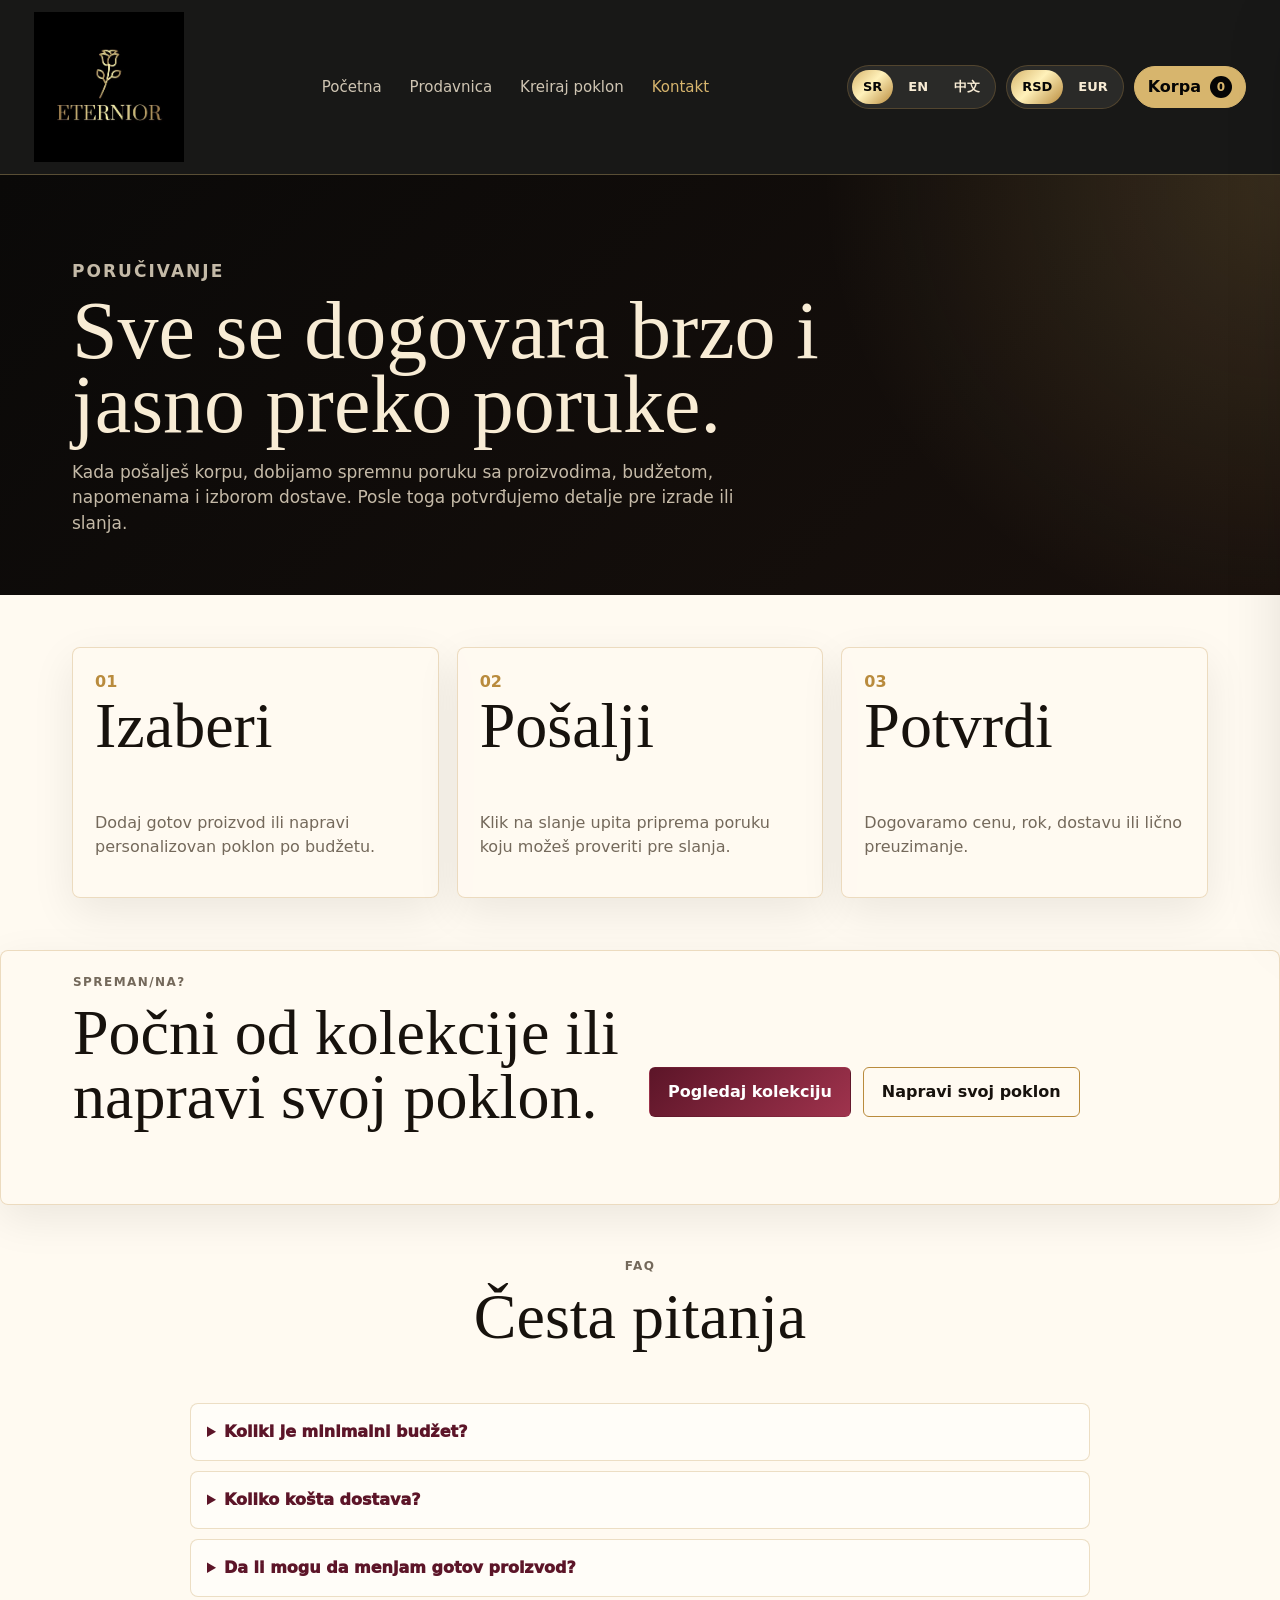
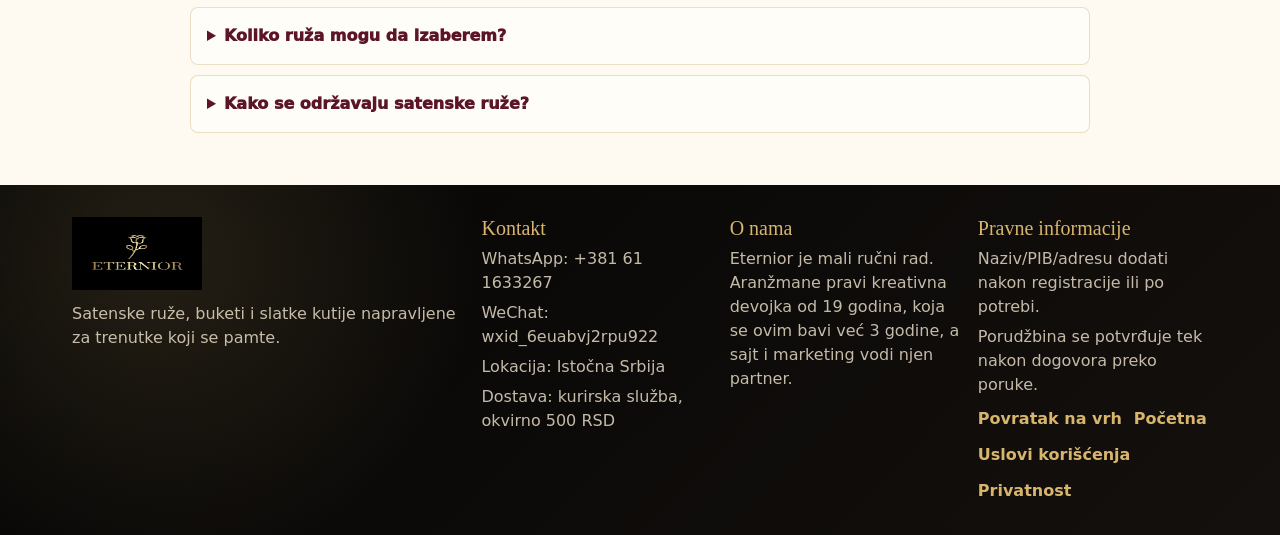
==== commit 57803ab9: "New changes" ====
--- a/contact.html
+++ b/contact.html
@@ -120,6 +120,7 @@
         <div>
           <h3 data-i18n="footer.contactTitle">Kontakt</h3>
           <p>WhatsApp: +381 61 1633267</p>
+          <p>WeChat: wxid_6euabvj2rpu922</p>
           <p data-i18n="footer.location">Lokacija: Istočna Srbija</p>
           <p data-i18n="footer.deliveryShort">Dostava: kurirska služba, okvirno 500 RSD</p>
         </div>
@@ -132,10 +133,10 @@
           <p data-i18n="footer.legalText">Naziv/PIB/adresu dodati nakon registracije ili po potrebi.</p>
           <p data-i18n="footer.confirmText">Porudžbina se potvrđuje tek nakon dogovora preko WhatsApp-a.</p>
           <div class="footer-legal-links">
-            <a href="#top">Povratak na vrh</a>
-            <a href="index.html">Početna</a>
-            <a href="terms.html">Uslovi korišćenja</a>
-            <a href="privacy.html">Privatnost</a>
+            <a href="#top" data-i18n="footer.top">Povratak na vrh</a>
+            <a href="index.html" data-i18n="footer.home">Početna</a>
+            <a href="terms.html" data-i18n="footer.terms">Uslovi korišćenja</a>
+            <a href="privacy.html" data-i18n="footer.privacy">Privatnost</a>
           </div>
         </div>
       </div>
--- a/styles.css
+++ b/styles.css
@@ -28,6 +28,14 @@
   font-family: Inter, ui-sans-serif, system-ui, -apple-system, BlinkMacSystemFont, "Segoe UI", sans-serif;
   line-height: 1.5;
   overflow-x: hidden;
+}
+
+body,
+button,
+input,
+select,
+textarea {
+  overflow-wrap: anywhere;
 }
 
 body.no-scroll {
@@ -968,6 +976,7 @@
 select,
 textarea {
   width: 100%;
+  min-width: 0;
   border: 1px solid var(--line);
   border-radius: 6px;
   background: #fffdf8;
@@ -1064,11 +1073,13 @@
   z-index: 50;
   inset: 0 0 0 auto;
   display: grid;
-  grid-template-rows: auto 1fr auto;
-  width: min(440px, 100%);
-  height: 100vh;
-  padding: 18px;
-  background: #fffdf8;
+  grid-template-rows: auto minmax(0, 1fr) auto;
+  width: min(480px, 100%);
+  height: 100dvh;
+  padding: 14px;
+  background:
+    radial-gradient(circle at 85% 0%, rgba(215, 181, 109, 0.16), transparent 34%),
+    #fffdf8;
   box-shadow: var(--shadow);
   transform: translateX(105%);
   transition: transform 240ms ease;
@@ -1082,8 +1093,12 @@
   display: flex;
   justify-content: space-between;
   gap: 18px;
-  padding-bottom: 16px;
+  padding: 8px 2px 14px;
   border-bottom: 1px solid var(--line);
+}
+
+.cart-header h2 {
+  font-size: clamp(30px, 8vw, 42px);
 }
 
 .icon-button {
@@ -1101,22 +1116,39 @@
   align-content: start;
   gap: 12px;
   overflow: auto;
-  padding: 16px 0;
+  padding: 14px 0;
+  min-height: 0;
+}
+
+.cart-section-title {
+  margin: 0;
+  color: var(--gold);
+  font-size: 11px;
+  font-weight: 950;
+  letter-spacing: 0;
+  text-transform: uppercase;
 }
 
 .cart-item {
   display: grid;
   grid-template-columns: 1fr auto;
-  gap: 10px;
-  padding: 14px;
+  gap: 14px;
+  padding: 16px;
   border: 1px solid var(--line);
   border-radius: 8px;
-  background: var(--paper);
+  background: rgba(255, 253, 248, 0.94);
+  box-shadow: 0 10px 28px rgba(5, 5, 5, 0.06);
+}
+
+.cart-item-copy {
+  min-width: 0;
 }
 
 .cart-item h3 {
-  margin-bottom: 4px;
-  font-size: 15px;
+  margin-bottom: 8px;
+  color: var(--wine);
+  font-size: 16px;
+  line-height: 1.2;
 }
 
 .cart-item p,
@@ -1126,10 +1158,50 @@
   font-size: 13px;
 }
 
+.cart-short-detail,
+.cart-unit-price {
+  line-height: 1.45;
+}
+
+.cart-unit-price {
+  margin-top: 8px;
+  color: var(--ink);
+  font-weight: 900;
+}
+
+.cart-item-details {
+  padding: 10px;
+  border: 1px solid rgba(185, 139, 61, 0.2);
+  border-radius: 8px;
+  background: rgba(248, 236, 213, 0.35);
+}
+
+.cart-item-details summary {
+  color: var(--wine);
+  cursor: pointer;
+  font-size: 13px;
+  font-weight: 950;
+}
+
+.cart-item-details ul {
+  display: grid;
+  gap: 6px;
+  margin: 8px 0 0;
+  padding-left: 18px;
+  color: var(--muted);
+  font-size: 13px;
+  line-height: 1.4;
+}
+
 .quantity {
   display: flex;
   align-items: center;
+  align-self: start;
   gap: 8px;
+  padding: 4px;
+  border: 1px solid rgba(185, 139, 61, 0.2);
+  border-radius: 999px;
+  background: #fffdf8;
 }
 
 .quantity button {
@@ -1148,19 +1220,70 @@
   gap: 12px;
 }
 
+.checkout-section {
+  display: grid;
+  gap: 10px;
+  padding: 12px;
+  border: 1px solid rgba(185, 139, 61, 0.22);
+  border-radius: 8px;
+  background: rgba(255, 253, 248, 0.9);
+}
+
+.delivery-fields {
+  display: grid;
+  gap: 10px;
+  padding: 12px;
+  border: 1px solid rgba(185, 139, 61, 0.22);
+  border-radius: 8px;
+  background: rgba(248, 236, 213, 0.35);
+}
+
+.phone-row {
+  display: grid;
+  grid-template-columns: minmax(116px, 0.42fr) minmax(0, 1fr);
+  gap: 10px;
+}
+
 .cart-footer {
-  padding-top: 14px;
+  padding-top: 12px;
   border-top: 1px solid var(--line);
+  overflow: auto;
+  max-height: 52dvh;
+  background: linear-gradient(180deg, rgba(255, 253, 248, 0.88), #fffdf8 18%);
 }
 
 .cart-total {
   display: flex;
   justify-content: space-between;
+  align-items: center;
+  padding: 12px;
+  border: 1px solid var(--line);
+  border-radius: 8px;
+  background: var(--black);
   color: var(--muted);
 }
 
 .cart-total strong {
-  color: var(--ink);
+  color: var(--cream);
+  font-size: 18px;
+}
+
+.cart-total span {
+  color: rgba(248, 236, 213, 0.78);
+}
+
+.coupon-status:not(:empty) {
+  padding: 10px 12px;
+  border: 1px solid rgba(159, 51, 77, 0.28);
+  border-radius: 8px;
+  background: rgba(159, 51, 77, 0.08);
+  color: var(--wine);
+  font-weight: 900;
+}
+
+.is-invalid {
+  border-color: var(--rose) !important;
+  box-shadow: 0 0 0 3px rgba(159, 51, 77, 0.16) !important;
 }
 
 .overlay {
@@ -1220,6 +1343,14 @@
   margin-top: 10px;
 }
 
+.compact-footer {
+  align-items: center;
+}
+
+.compact-footer .footer-legal-links {
+  justify-content: flex-start;
+}
+
 .reveal {
   animation: revealUp 700ms ease both;
 }
@@ -1498,6 +1629,21 @@
     width: 100%;
   }
 
+  .sales-ribbon {
+    text-align: left;
+  }
+
+  .filter-pills {
+    display: grid;
+    grid-template-columns: repeat(2, minmax(0, 1fr));
+  }
+
+  .filter-box button,
+  .language-switcher button,
+  .currency-toggle button {
+    white-space: normal;
+  }
+
   .product-card {
     border-radius: 6px;
   }
@@ -1510,8 +1656,26 @@
     display: grid;
   }
 
+  .cart-item,
+  .cart-total,
+  .builder-total {
+    display: grid;
+  }
+
+  .cart-item {
+    grid-template-columns: 1fr;
+  }
+
+  .quantity {
+    justify-self: start;
+  }
+
   .price {
     white-space: normal;
+  }
+
+  .swatch {
+    max-width: 100%;
   }
 
   .field-row,
@@ -1555,6 +1719,10 @@
     padding: 10px;
   }
 
+  .filter-pills {
+    grid-template-columns: 1fr;
+  }
+
   .satin-rose {
     width: 78px;
     height: 78px;
@@ -1563,4 +1731,47 @@
   .cart-panel {
     padding: 12px;
   }
-}
+
+  .cart-header {
+    padding-bottom: 10px;
+  }
+
+  .cart-header h2 {
+    font-size: 30px;
+  }
+
+  .cart-items {
+    gap: 10px;
+    padding: 10px 0;
+  }
+
+  .cart-item {
+    padding: 12px;
+  }
+
+  .cart-footer {
+    max-height: 54dvh;
+    padding-top: 10px;
+  }
+
+  .checkout-form {
+    gap: 9px;
+  }
+
+  .checkout-section,
+  .delivery-fields {
+    padding: 10px;
+  }
+
+  .phone-row {
+    grid-template-columns: 1fr;
+  }
+
+  .cart-footer .button {
+    min-height: 52px;
+  }
+
+  .cart-item-details {
+    padding: 9px;
+  }
+}
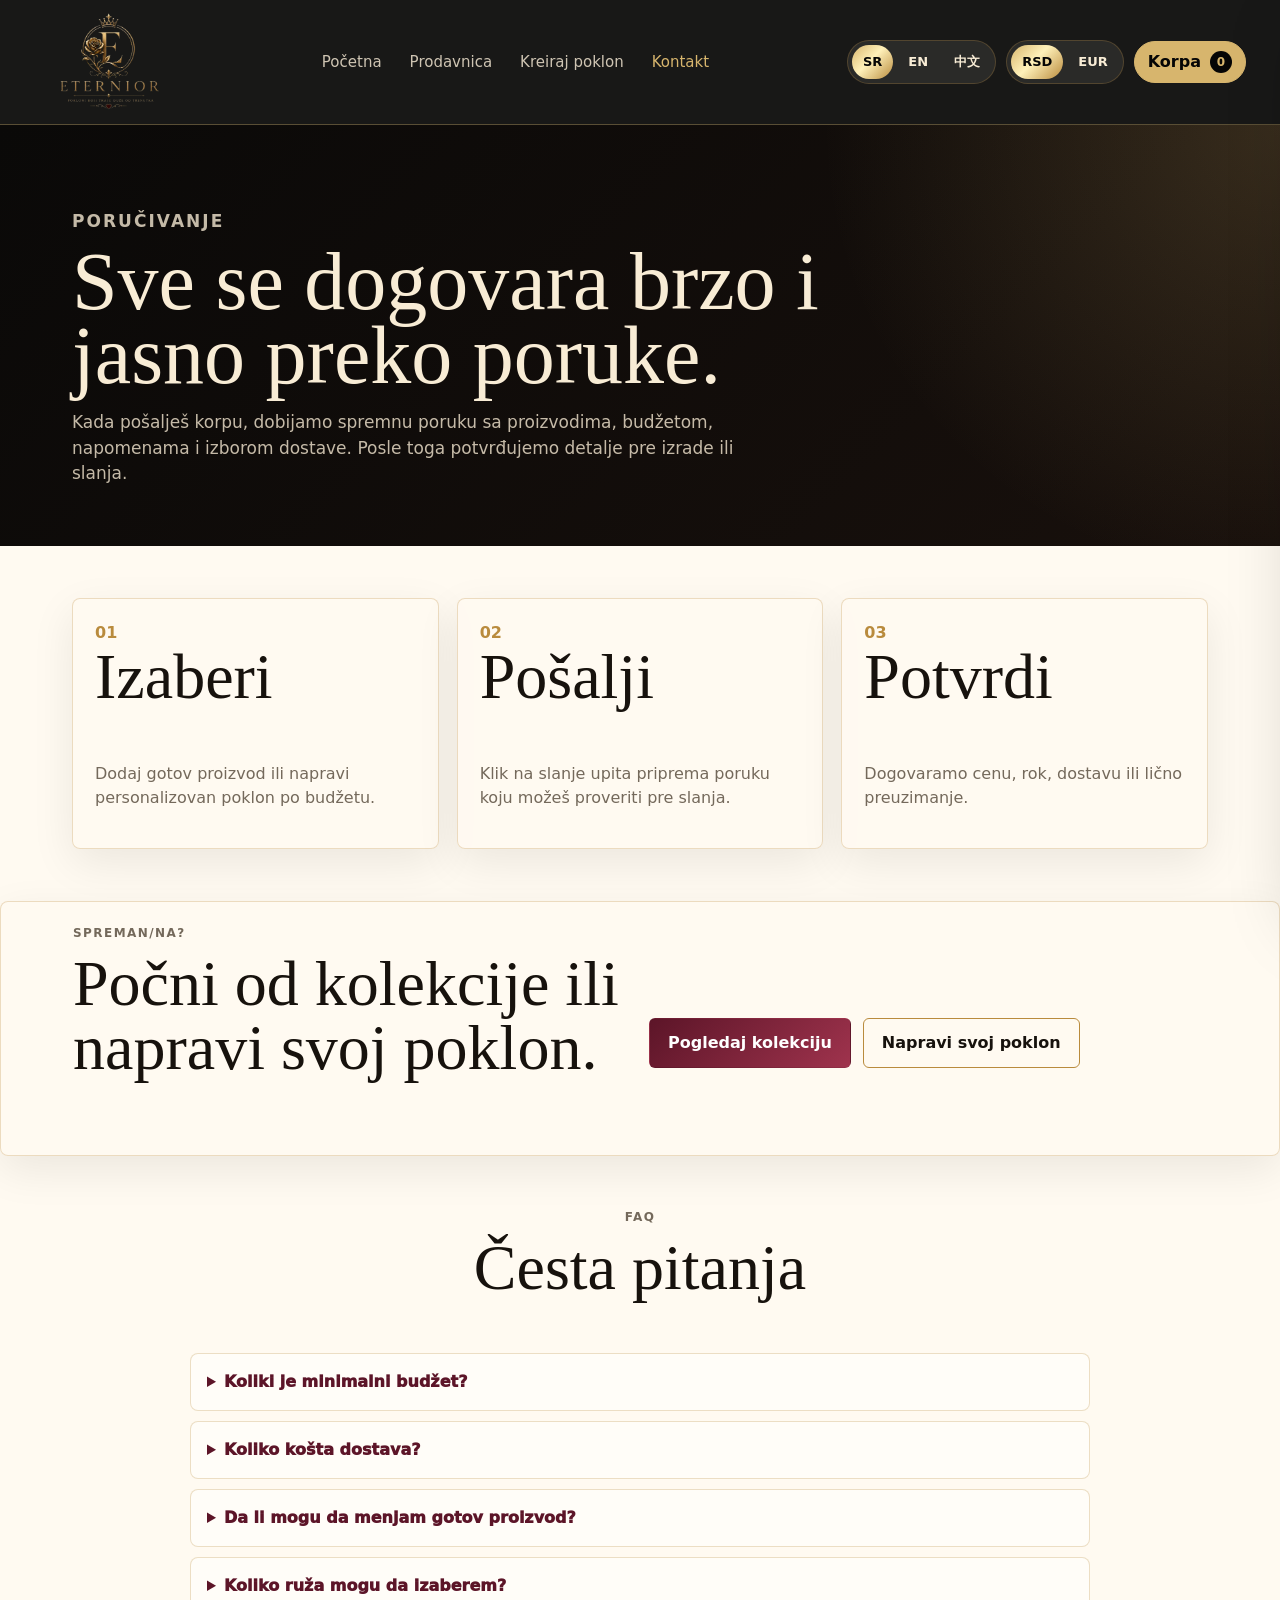
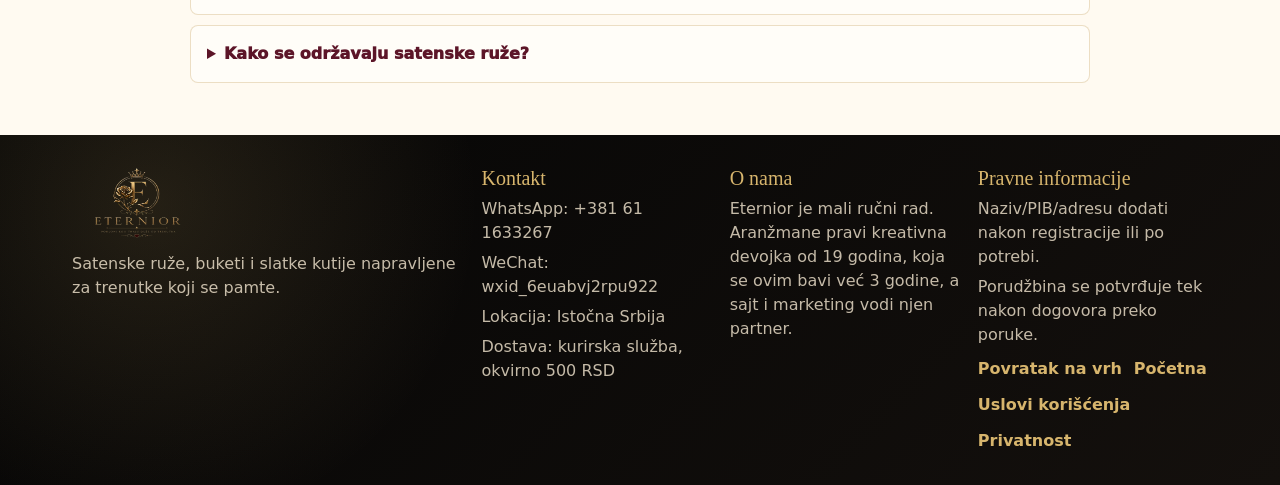
==== commit 71e32def: "New changes" ====
--- a/contact.html
+++ b/contact.html
@@ -7,14 +7,14 @@
     <meta name="description" content="Kako funkcioniše Eternior poručivanje preko WhatsApp-a." />
     <meta property="og:title" content="Eternior kontakt i poručivanje" />
     <meta property="og:description" content="Poručivanje satenskih ruža i slatkih kutija preko WhatsApp-a. Dostava ili lično preuzimanje." />
-    <meta property="og:image" content="assets/eternior_logo.webp" />
+    <meta property="og:image" content="assets/image_2026-06-07_164222432-removebg-preview.png" />
     <meta property="og:type" content="website" />
     <link rel="stylesheet" href="styles.css" />
   </head>
   <body data-page="contact">
     <header class="site-header" id="top">
       <a class="brand" href="index.html" aria-label="Eternior početna">
-        <img src="assets/eternior_logo.webp" alt="Eternior logo" width="150" height="84" />
+        <img src="assets/image_2026-06-07_164222432-removebg-preview.png" alt="Eternior logo" width="150" height="84" />
       </a>
       <button class="nav-toggle" type="button" data-nav-toggle aria-label="Otvori meni">
         <span></span><span></span><span></span>
@@ -113,7 +113,7 @@
 
     <footer class="site-footer">
       <div>
-        <img src="assets/eternior_logo.webp" alt="Eternior" width="130" height="73" loading="lazy" />
+        <img src="assets/image_2026-06-07_164222432-removebg-preview.png" alt="Eternior" width="130" height="73" loading="lazy" />
         <p data-i18n="footer.text">Satenske ruže, buketi i slatke kutije napravljene za trenutke koji se pamte.</p>
       </div>
       <div class="footer-columns">
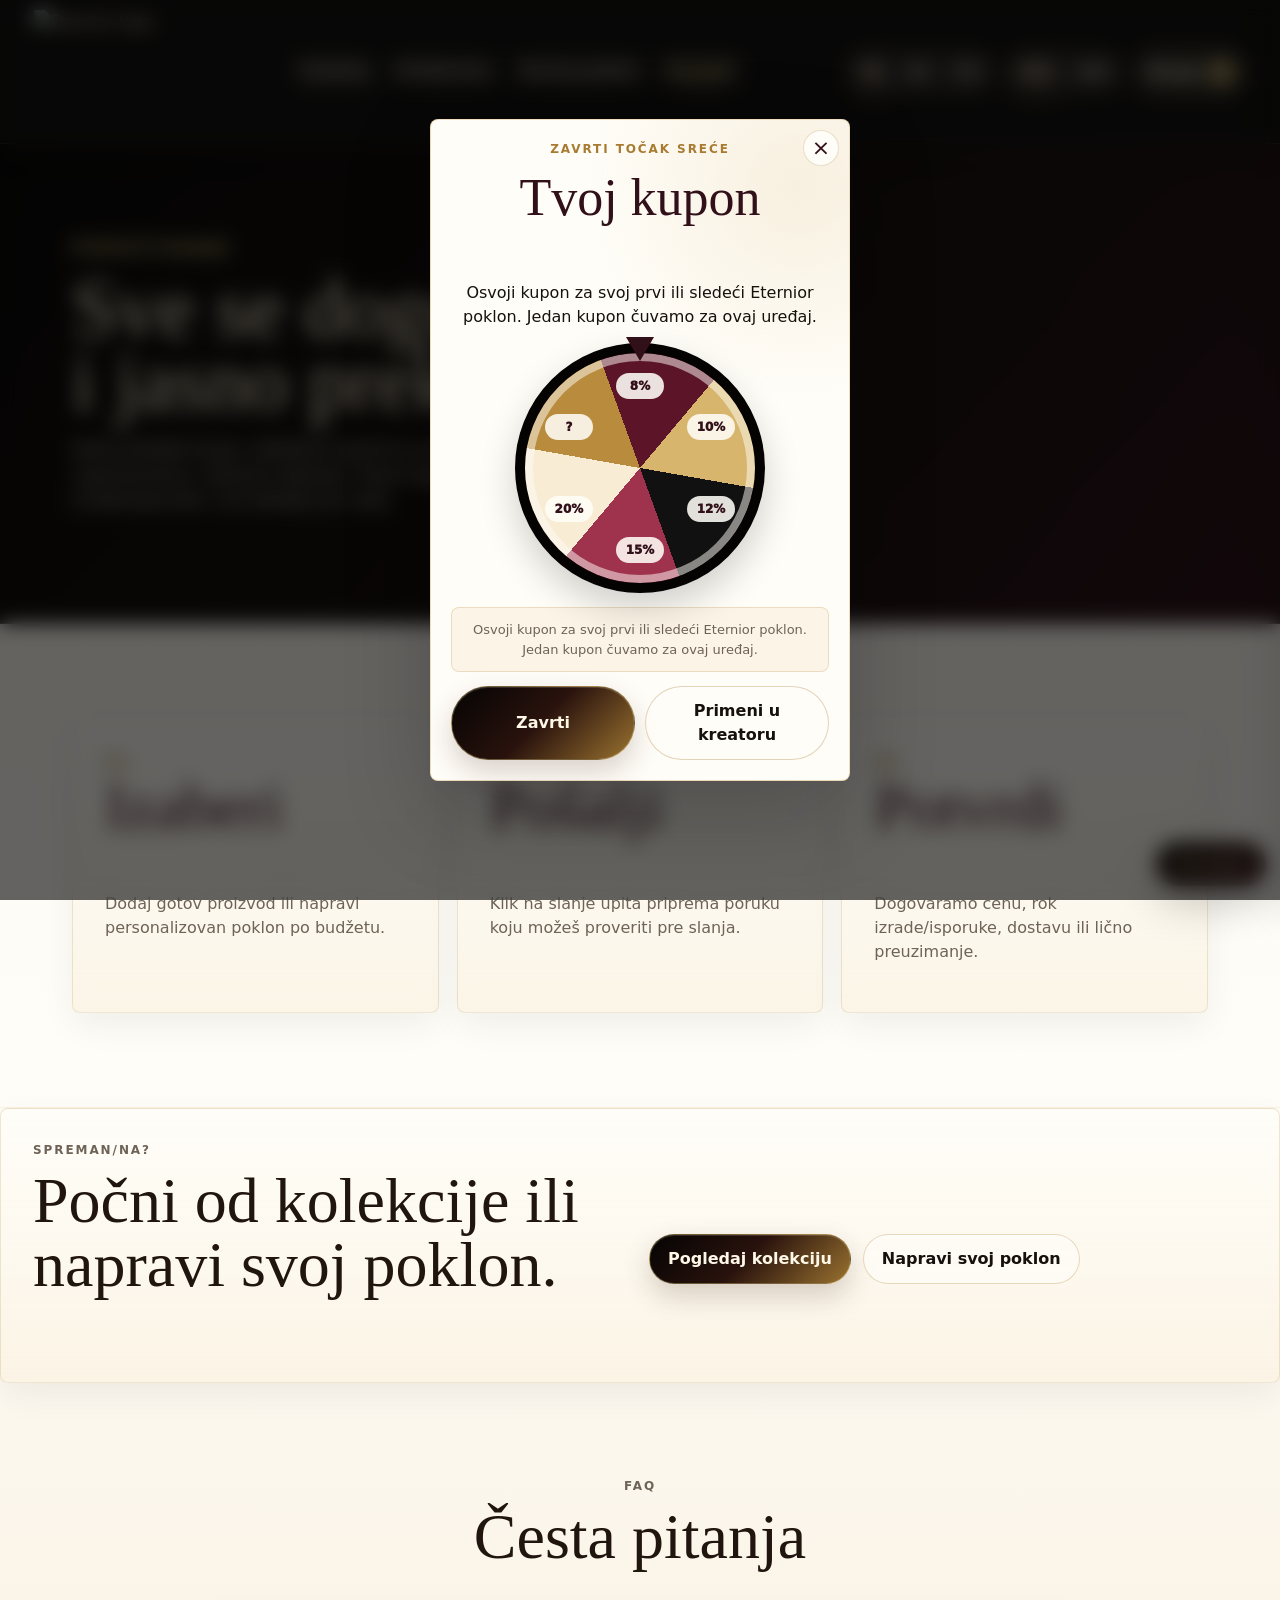
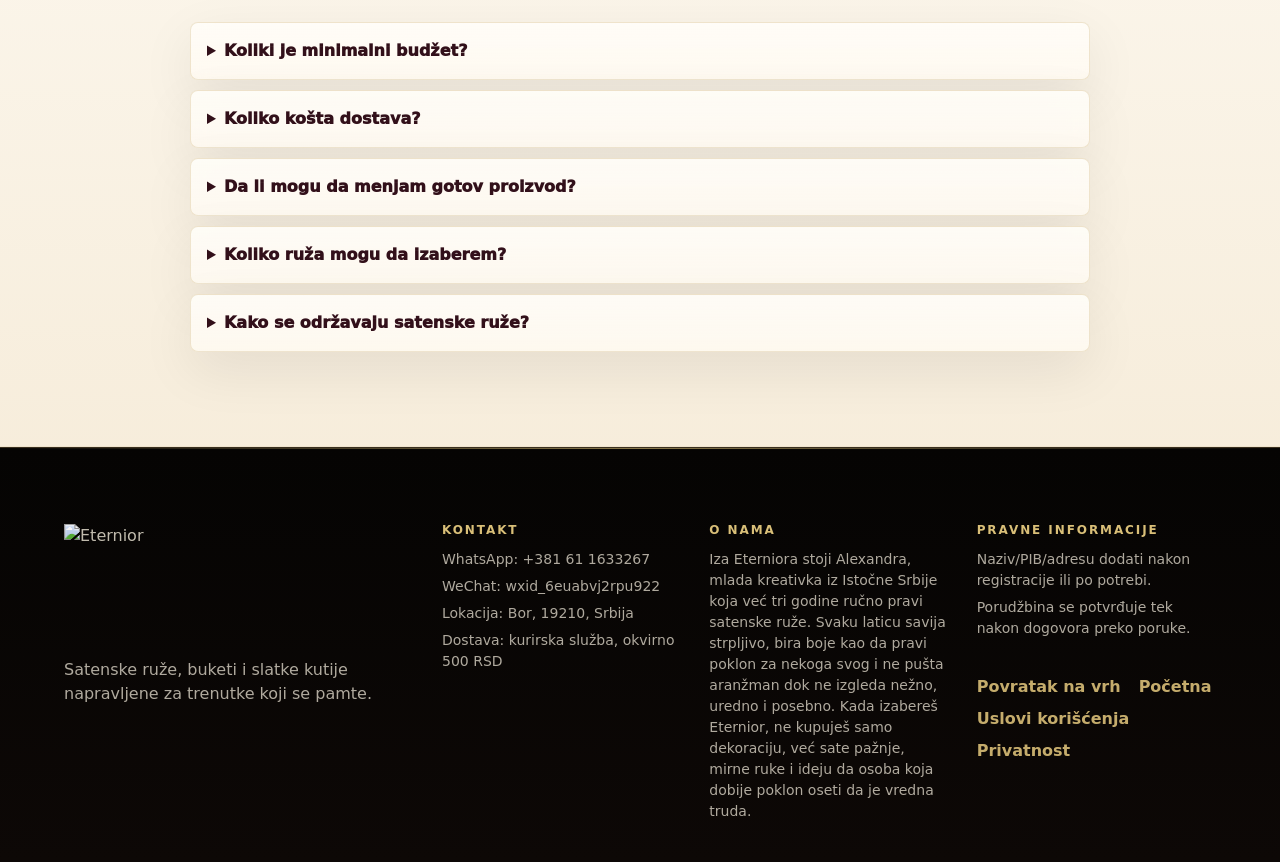
==== commit cd93388d: "Opis izmena" ====
--- a/contact.html
+++ b/contact.html
@@ -1,4 +1,4 @@
-<!doctype html>
+﻿<!doctype html>
 <html lang="sr">
   <head>
     <meta charset="UTF-8" />
@@ -7,14 +7,16 @@
     <meta name="description" content="Kako funkcioniše Eternior poručivanje preko WhatsApp-a." />
     <meta property="og:title" content="Eternior kontakt i poručivanje" />
     <meta property="og:description" content="Poručivanje satenskih ruža i slatkih kutija preko WhatsApp-a. Dostava ili lično preuzimanje." />
-    <meta property="og:image" content="assets/image_2026-06-07_164222432-removebg-preview.png" />
+    <meta property="og:image" content="assets/eternior_logo.png" />
     <meta property="og:type" content="website" />
+    <link rel="icon" type="image/png" href="assets/favicon.png" />
+    <link rel="apple-touch-icon" href="assets/favicon.png" />
     <link rel="stylesheet" href="styles.css" />
   </head>
   <body data-page="contact">
     <header class="site-header" id="top">
       <a class="brand" href="index.html" aria-label="Eternior početna">
-        <img src="assets/image_2026-06-07_164222432-removebg-preview.png" alt="Eternior logo" width="150" height="84" />
+        <img src="assets/eternior_logo.png" alt="Eternior logo" width="150" height="120" />
       </a>
       <button class="nav-toggle" type="button" data-nav-toggle aria-label="Otvori meni">
         <span></span><span></span><span></span>
@@ -89,7 +91,7 @@
         <div class="faq-list">
           <details>
             <summary data-i18n="faq.budgetQ">Koliki je minimalni budžet?</summary>
-            <p data-i18n="faq.budgetA">Minimalni budžet za bilo kakav poklon je 1.500 RSD. Gotovi proizvodi imaju svoju cenu, a personalizovani se računaju prema broju ruža i dodataka.</p>
+            <p data-i18n="faq.budgetA">Mali pokloni se računaju prema broju ruža i dodataka, bez dodavanja minimalnog budžeta na cenu. Za složenije personalizacije preporučujemo budžet od 1.500 RSD i više.</p>
           </details>
           <details>
             <summary data-i18n="faq.deliveryQ">Koliko košta dostava?</summary>
@@ -113,7 +115,7 @@
 
     <footer class="site-footer">
       <div>
-        <img src="assets/image_2026-06-07_164222432-removebg-preview.png" alt="Eternior" width="130" height="73" loading="lazy" />
+        <img src="assets/eternior_logo.png" alt="Eternior" width="130" height="104" loading="lazy" />
         <p data-i18n="footer.text">Satenske ruže, buketi i slatke kutije napravljene za trenutke koji se pamte.</p>
       </div>
       <div class="footer-columns">
@@ -147,3 +149,6 @@
     <script src="script.js"></script>
   </body>
 </html>
+
+
+
--- a/styles.css
+++ b/styles.css
@@ -11,19 +11,28 @@
   --muted: #74695b;
   --line: rgba(185, 139, 61, 0.28);
   --shadow: 0 22px 70px rgba(5, 5, 5, 0.22);
+  --soft-gold: rgba(215, 181, 109, 0.18);
+  --soft-rose: rgba(159, 51, 77, 0.08);
 }
 
 * {
   box-sizing: border-box;
 }
 
+[hidden] {
+  display: none !important;
+}
+
 html {
   scroll-behavior: smooth;
 }
 
 body {
   margin: 0;
-  background: var(--paper);
+  background:
+    radial-gradient(circle at 12% 0%, rgba(215, 181, 109, 0.16), transparent 30%),
+    radial-gradient(circle at 88% 12%, rgba(159, 51, 77, 0.08), transparent 24%),
+    linear-gradient(180deg, #fffaf1 0%, #fffdf8 42%, #f8ecd5 100%);
   color: var(--ink);
   font-family: Inter, ui-sans-serif, system-ui, -apple-system, BlinkMacSystemFont, "Segoe UI", sans-serif;
   line-height: 1.5;
@@ -61,6 +70,14 @@
 
 button {
   cursor: pointer;
+}
+
+button,
+.button,
+.product-card,
+.checkout-section,
+.cart-item {
+  transition: transform 220ms ease, border-color 220ms ease, box-shadow 220ms ease, background 220ms ease;
 }
 
 .site-header {
@@ -468,8 +485,12 @@
 }
 
 .button-primary {
-  background: linear-gradient(135deg, var(--wine), var(--rose));
+  border-color: rgba(215, 181, 109, 0.24);
+  background:
+    linear-gradient(135deg, rgba(255, 255, 255, 0.08), transparent 42%),
+    linear-gradient(135deg, var(--wine), var(--rose));
   color: #fff;
+  box-shadow: 0 14px 30px rgba(92, 21, 40, 0.2);
 }
 
 .button-outline {
@@ -480,7 +501,7 @@
 
 .button-outline.dark {
   border-color: var(--gold);
-  background: transparent;
+  background: rgba(255, 253, 248, 0.58);
   color: var(--ink);
 }
 
@@ -618,11 +639,40 @@
   box-shadow: 0 14px 44px rgba(5, 5, 5, 0.08);
 }
 
+.product-card:hover {
+  border-color: rgba(185, 139, 61, 0.5);
+  box-shadow: 0 22px 60px rgba(5, 5, 5, 0.13);
+  transform: translateY(-3px);
+}
+
 .product-image {
   position: relative;
   min-height: 230px;
   overflow: hidden;
   background-color: var(--black);
+}
+
+.product-badges {
+  position: absolute;
+  z-index: 3;
+  top: 12px;
+  left: 12px;
+  right: 12px;
+  display: flex;
+  flex-wrap: wrap;
+  gap: 7px;
+}
+
+.product-badges span {
+  min-height: 28px;
+  padding: 6px 10px;
+  border: 1px solid rgba(215, 181, 109, 0.44);
+  border-radius: 999px;
+  background: rgba(5, 5, 5, 0.72);
+  color: var(--champagne);
+  font-size: 11px;
+  font-weight: 950;
+  backdrop-filter: blur(8px);
 }
 
 .satin-visual {
@@ -639,6 +689,18 @@
   height: 34%;
   border-radius: 50% 50% 18px 18px;
   background: linear-gradient(135deg, rgba(5, 5, 5, 0.72), rgba(215, 181, 109, 0.2));
+}
+
+.satin-visual .satin-rose {
+  animation: satinBloom 5.8s ease-in-out infinite;
+}
+
+.satin-visual .r2 {
+  animation-delay: 900ms;
+}
+
+.satin-visual .r3 {
+  animation-delay: 1600ms;
 }
 
 .satin-visual::after {
@@ -910,6 +972,30 @@
   background: rgba(248, 236, 213, 0.42);
 }
 
+.builder-perks {
+  display: grid;
+  grid-template-columns: repeat(auto-fit, minmax(132px, 1fr));
+  gap: 8px;
+}
+
+.builder-perks span {
+  display: grid;
+  min-height: 38px;
+  place-items: center;
+  padding: 8px 10px;
+  border: 1px solid rgba(185, 139, 61, 0.24);
+  border-radius: 999px;
+  background: #fffdf8;
+  color: var(--wine);
+  font-size: 12px;
+  font-weight: 950;
+  text-align: center;
+}
+
+.coupon-quick {
+  width: 100%;
+}
+
 .color-palette {
   display: grid;
   grid-template-columns: repeat(auto-fit, minmax(104px, 1fr));
@@ -977,11 +1063,13 @@
 textarea {
   width: 100%;
   min-width: 0;
-  border: 1px solid var(--line);
+  border: 1px solid rgba(185, 139, 61, 0.24);
   border-radius: 6px;
-  background: #fffdf8;
+  background:
+    linear-gradient(180deg, #fffdf8, #fffaf1);
   color: var(--ink);
   outline: none;
+  box-shadow: inset 0 1px 0 rgba(255, 255, 255, 0.65);
 }
 
 input,
@@ -999,7 +1087,12 @@
 select:focus,
 textarea:focus {
   border-color: var(--gold);
-  box-shadow: 0 0 0 3px rgba(185, 139, 61, 0.18);
+  box-shadow: 0 0 0 3px rgba(185, 139, 61, 0.18), 0 10px 26px rgba(5, 5, 5, 0.06);
+}
+
+.is-invalid {
+  border-color: var(--rose) !important;
+  box-shadow: 0 0 0 3px rgba(159, 51, 77, 0.14) !important;
 }
 
 .concierge {
@@ -1079,8 +1172,9 @@
   padding: 14px;
   background:
     radial-gradient(circle at 85% 0%, rgba(215, 181, 109, 0.16), transparent 34%),
+    linear-gradient(180deg, rgba(255, 253, 248, 0.98), rgba(248, 236, 213, 0.78)),
     #fffdf8;
-  box-shadow: var(--shadow);
+  box-shadow: -24px 0 80px rgba(5, 5, 5, 0.24);
   transform: translateX(105%);
   transition: transform 240ms ease;
 }
@@ -1127,6 +1221,27 @@
   font-weight: 950;
   letter-spacing: 0;
   text-transform: uppercase;
+}
+
+.cart-order-id {
+  display: flex;
+  align-items: center;
+  justify-content: space-between;
+  gap: 10px;
+  margin: 0;
+  padding: 10px 12px;
+  border: 1px solid rgba(185, 139, 61, 0.24);
+  border-radius: 8px;
+  background: rgba(248, 236, 213, 0.5);
+  color: var(--muted);
+  font-size: 12px;
+  font-weight: 900;
+}
+
+.cart-order-id strong {
+  color: var(--wine);
+  font-size: 13px;
+  letter-spacing: 0;
 }
 
 .cart-item {
@@ -1214,6 +1329,13 @@
   background: #fffdf8;
 }
 
+.quantity button:hover,
+.icon-button:hover {
+  border-color: rgba(185, 139, 61, 0.55);
+  box-shadow: 0 8px 22px rgba(5, 5, 5, 0.1);
+  transform: translateY(-1px);
+}
+
 .checkout-form,
 .cart-footer {
   display: grid;
@@ -1226,7 +1348,13 @@
   padding: 12px;
   border: 1px solid rgba(185, 139, 61, 0.22);
   border-radius: 8px;
-  background: rgba(255, 253, 248, 0.9);
+  background:
+    linear-gradient(135deg, rgba(255, 253, 248, 0.96), rgba(248, 236, 213, 0.34));
+  box-shadow: 0 12px 32px rgba(5, 5, 5, 0.04);
+}
+
+.checkout-section:not([hidden]) {
+  animation: revealUp 360ms ease both;
 }
 
 .delivery-fields {
@@ -1236,6 +1364,10 @@
   border: 1px solid rgba(185, 139, 61, 0.22);
   border-radius: 8px;
   background: rgba(248, 236, 213, 0.35);
+}
+
+.checkout-details {
+  border-color: rgba(185, 139, 61, 0.32);
 }
 
 .phone-row {
@@ -1259,7 +1391,9 @@
   padding: 12px;
   border: 1px solid var(--line);
   border-radius: 8px;
-  background: var(--black);
+  background:
+    radial-gradient(circle at 90% 0%, rgba(215, 181, 109, 0.2), transparent 36%),
+    var(--black);
   color: var(--muted);
 }
 
@@ -1281,9 +1415,72 @@
   font-weight: 900;
 }
 
-.is-invalid {
-  border-color: var(--rose) !important;
-  box-shadow: 0 0 0 3px rgba(159, 51, 77, 0.16) !important;
+.checkout-review {
+  position: fixed;
+  inset: 0;
+  z-index: 75;
+  display: grid;
+  place-items: center;
+  padding: 14px;
+  background: rgba(5, 5, 5, 0.58);
+  backdrop-filter: blur(10px);
+}
+
+.checkout-review-card {
+  position: relative;
+  display: grid;
+  width: min(520px, 100%);
+  max-height: calc(100dvh - 28px);
+  gap: 14px;
+  overflow: auto;
+  padding: 18px;
+  border: 1px solid rgba(215, 181, 109, 0.44);
+  border-radius: 8px;
+  background: #fffdf8;
+  box-shadow: var(--shadow);
+}
+
+.checkout-review-card h2 {
+  padding-right: 36px;
+  font-size: clamp(28px, 10vw, 46px);
+}
+
+.checkout-review-card p {
+  margin: 0;
+}
+
+.review-lines,
+.review-items {
+  display: grid;
+  gap: 8px;
+}
+
+.review-lines div,
+.review-items div {
+  display: flex;
+  justify-content: space-between;
+  gap: 12px;
+  padding: 10px 12px;
+  border: 1px solid rgba(185, 139, 61, 0.18);
+  border-radius: 8px;
+  background: rgba(248, 236, 213, 0.38);
+}
+
+.review-lines span,
+.review-items span {
+  color: var(--muted);
+  font-size: 13px;
+}
+
+.review-lines strong,
+.review-items strong {
+  color: var(--wine);
+  text-align: right;
+}
+
+.review-actions {
+  display: grid;
+  gap: 10px;
 }
 
 .overlay {
@@ -1301,10 +1498,170 @@
   pointer-events: auto;
 }
 
+.wheel-fab {
+  position: fixed;
+  right: 14px;
+  bottom: 14px;
+  z-index: 42;
+  min-height: 44px;
+  padding: 0 16px;
+  border: 1px solid rgba(215, 181, 109, 0.64);
+  border-radius: 999px;
+  background: linear-gradient(135deg, var(--black), var(--wine));
+  color: var(--champagne);
+  box-shadow: 0 16px 44px rgba(5, 5, 5, 0.22);
+  font-size: 13px;
+  font-weight: 950;
+}
+
+.wheel-modal {
+  position: fixed;
+  inset: 0;
+  z-index: 70;
+  display: grid;
+  place-items: center;
+  padding: 16px;
+  background: rgba(5, 5, 5, 0.62);
+  backdrop-filter: blur(10px);
+}
+
+.wheel-modal[hidden] {
+  display: none;
+}
+
+.wheel-card {
+  position: relative;
+  display: grid;
+  width: min(420px, 100%);
+  gap: 14px;
+  padding: 20px;
+  border: 1px solid rgba(215, 181, 109, 0.44);
+  border-radius: 8px;
+  background:
+    radial-gradient(circle at 88% 10%, rgba(215, 181, 109, 0.18), transparent 30%),
+    #fffdf8;
+  box-shadow: var(--shadow);
+  text-align: center;
+}
+
+.wheel-card h2 {
+  font-size: clamp(30px, 12vw, 52px);
+}
+
+.wheel-card p {
+  margin: 0;
+}
+
+.wheel-close {
+  position: absolute;
+  top: 10px;
+  right: 10px;
+  display: grid;
+  width: 36px;
+  height: 36px;
+  place-items: center;
+  border: 1px solid var(--line);
+  border-radius: 50%;
+  background: #fffdf8;
+  color: var(--wine);
+  font-size: 22px;
+  line-height: 1;
+}
+
+.wheel-stage {
+  position: relative;
+  display: grid;
+  width: min(250px, 72vw);
+  aspect-ratio: 1;
+  place-items: center;
+  justify-self: center;
+}
+
+.wheel-pointer {
+  position: absolute;
+  top: -6px;
+  z-index: 2;
+  width: 0;
+  height: 0;
+  border-right: 14px solid transparent;
+  border-left: 14px solid transparent;
+  border-top: 24px solid var(--wine);
+}
+
+.wheel-disc {
+  position: relative;
+  display: grid;
+  width: 100%;
+  height: 100%;
+  place-items: center;
+  border: 10px solid var(--black);
+  border-radius: 50%;
+  background:
+    conic-gradient(from -20deg, #5c1528 0 60deg, #d7b56d 60deg 120deg, #111 120deg 180deg, #9f334d 180deg 240deg, #f8ecd5 240deg 300deg, #b98b3d 300deg 360deg);
+  box-shadow: inset 0 0 0 8px rgba(255, 253, 248, 0.5), 0 16px 36px rgba(5, 5, 5, 0.18);
+  transition: transform 800ms cubic-bezier(.2, .9, .22, 1);
+}
+
+.wheel-disc.is-spinning {
+  animation: spinWheel 1300ms cubic-bezier(.16, .92, .22, 1) both;
+}
+
+.wheel-disc span {
+  position: absolute;
+  display: grid;
+  width: 48px;
+  height: 26px;
+  place-items: center;
+  border-radius: 999px;
+  background: rgba(255, 253, 248, 0.88);
+  color: var(--wine);
+  font-size: 12px;
+  font-weight: 950;
+}
+
+.wheel-disc span:nth-child(1) { transform: translateY(-82px); }
+.wheel-disc span:nth-child(2) { transform: rotate(60deg) translateY(-82px) rotate(-60deg); }
+.wheel-disc span:nth-child(3) { transform: rotate(120deg) translateY(-82px) rotate(-120deg); }
+.wheel-disc span:nth-child(4) { transform: rotate(180deg) translateY(-82px) rotate(-180deg); }
+.wheel-disc span:nth-child(5) { transform: rotate(240deg) translateY(-82px) rotate(-240deg); }
+.wheel-disc span:nth-child(6) { transform: rotate(300deg) translateY(-82px) rotate(-300deg); }
+
+.wheel-result {
+  display: grid;
+  gap: 6px;
+  padding: 12px;
+  border: 1px solid rgba(185, 139, 61, 0.24);
+  border-radius: 8px;
+  background: rgba(248, 236, 213, 0.48);
+}
+
+.wheel-result strong {
+  color: var(--wine);
+  font-size: 19px;
+  letter-spacing: 0;
+}
+
+.wheel-result span {
+  color: var(--muted);
+  font-size: 13px;
+}
+
+.wheel-actions {
+  display: grid;
+  grid-template-columns: 1fr;
+  gap: 10px;
+}
+
+@keyframes spinWheel {
+  from { transform: rotate(0deg); }
+  to { transform: rotate(1260deg); }
+}
+
 .site-footer {
   display: grid;
   gap: 22px;
-  padding: 32px 18px;
+  padding: 34px 18px;
+  border-top: 1px solid rgba(215, 181, 109, 0.28);
   background:
     radial-gradient(circle at 12% 20%, rgba(215, 181, 109, 0.14), transparent 28%),
     linear-gradient(135deg, #050505, #14100d);
@@ -1312,7 +1669,7 @@
 }
 
 .site-footer img {
-  width: 130px;
+  width: 126px;
   margin-bottom: 12px;
 }
 
@@ -1323,24 +1680,43 @@
 
 .footer-columns {
   display: grid;
-  gap: 18px;
+  gap: 16px;
 }
 
 .footer-columns h3 {
   margin-bottom: 8px;
   color: var(--champagne);
-  font-size: 20px;
+  font-size: 17px;
 }
 
 .footer-columns p {
   margin-bottom: 6px;
+  max-width: 62ch;
+  color: rgba(248, 236, 213, 0.74);
+  font-size: 14px;
 }
 
 .footer-legal-links {
   display: flex;
   flex-wrap: wrap;
-  gap: 12px;
-  margin-top: 10px;
+  gap: 8px;
+  margin-top: 14px;
+}
+
+.footer-legal-links a,
+.site-footer > div:first-child > a {
+  display: inline-grid;
+  min-height: 36px;
+  align-items: center;
+  padding: 7px 11px;
+  border: 1px solid rgba(215, 181, 109, 0.26);
+  border-radius: 999px;
+  background: rgba(248, 236, 213, 0.06);
+  color: var(--champagne);
+}
+
+.site-footer > div:first-child > a {
+  margin: 4px 6px 4px 0;
 }
 
 .compact-footer {
@@ -1363,6 +1739,15 @@
   to {
     opacity: 1;
     transform: translateY(0);
+  }
+}
+
+@keyframes satinBloom {
+  0%, 100% {
+    filter: saturate(1) brightness(1);
+  }
+  50% {
+    filter: saturate(1.08) brightness(1.05);
   }
 }
 
@@ -1472,6 +1857,14 @@
     padding-inline: clamp(28px, 6vw, 72px);
   }
 
+  .wheel-actions {
+    grid-template-columns: 1fr 1fr;
+  }
+
+  .review-actions {
+    grid-template-columns: 1fr 1fr;
+  }
+
   .gift-scene {
     opacity: 0.55;
     transform: scale(0.84);
@@ -1774,4 +2167,1350 @@
   .cart-item-details {
     padding: 9px;
   }
-}
+
+  .wheel-fab {
+    right: 10px;
+    bottom: 10px;
+    max-width: calc(100vw - 20px);
+  }
+
+  .wheel-card {
+    padding: 16px;
+  }
+
+  .wheel-stage {
+    width: min(218px, 70vw);
+  }
+
+  .wheel-disc span:nth-child(1) { transform: translateY(-70px); }
+  .wheel-disc span:nth-child(2) { transform: rotate(60deg) translateY(-70px) rotate(-60deg); }
+  .wheel-disc span:nth-child(3) { transform: rotate(120deg) translateY(-70px) rotate(-120deg); }
+  .wheel-disc span:nth-child(4) { transform: rotate(180deg) translateY(-70px) rotate(-180deg); }
+  .wheel-disc span:nth-child(5) { transform: rotate(240deg) translateY(-70px) rotate(-240deg); }
+  .wheel-disc span:nth-child(6) { transform: rotate(300deg) translateY(-70px) rotate(-300deg); }
+}
+
+/* Premium visual pass */
+:root {
+  --black: #070605;
+  --ink: #1b1712;
+  --paper: #fffaf2;
+  --cream: #f7ead2;
+  --champagne: #dec27b;
+  --gold: #b89147;
+  --rose: #93415a;
+  --wine: #4c1626;
+  --sage: #637568;
+  --muted: #756b5d;
+  --line: rgba(184, 145, 71, 0.24);
+  --shadow: 0 28px 80px rgba(12, 8, 5, 0.16);
+  --surface: rgba(255, 253, 248, 0.86);
+  --surface-strong: #fffdf8;
+  --deep-gradient: linear-gradient(135deg, #070605 0%, #18110d 52%, #3a1220 100%);
+}
+
+body {
+  background:
+    linear-gradient(120deg, rgba(76, 22, 38, 0.045), transparent 28%),
+    linear-gradient(240deg, rgba(99, 117, 104, 0.06), transparent 34%),
+    linear-gradient(180deg, #fffaf2 0%, #fffdf8 42%, #f6ead5 100%);
+  text-rendering: optimizeLegibility;
+}
+
+body::before {
+  content: "";
+  position: fixed;
+  inset: 0;
+  z-index: -1;
+  pointer-events: none;
+  background-image:
+    linear-gradient(rgba(184, 145, 71, 0.04) 1px, transparent 1px),
+    linear-gradient(90deg, rgba(184, 145, 71, 0.035) 1px, transparent 1px);
+  background-size: 58px 58px;
+  mask-image: linear-gradient(to bottom, transparent, #000 18%, #000 78%, transparent);
+}
+
+.site-header {
+  padding: 10px 16px;
+  border-bottom: 1px solid rgba(222, 194, 123, 0.22);
+  background: rgba(7, 6, 5, 0.9);
+  box-shadow: 0 18px 60px rgba(7, 6, 5, 0.16);
+}
+
+.brand img {
+  width: clamp(116px, 25vw, 154px);
+  filter: drop-shadow(0 10px 26px rgba(222, 194, 123, 0.14));
+}
+
+.site-nav a {
+  position: relative;
+  border-radius: 999px;
+  color: rgba(247, 234, 210, 0.78);
+  font-weight: 850;
+}
+
+.site-nav a::after {
+  content: "";
+  position: absolute;
+  left: 14px;
+  right: 14px;
+  bottom: 7px;
+  height: 1px;
+  background: linear-gradient(90deg, transparent, var(--champagne), transparent);
+  opacity: 0;
+  transform: scaleX(0.5);
+  transition: opacity 200ms ease, transform 200ms ease;
+}
+
+.site-nav a:hover,
+.site-nav a[aria-current="page"] {
+  color: var(--champagne);
+  background: rgba(247, 234, 210, 0.05);
+}
+
+.site-nav a:hover::after,
+.site-nav a[aria-current="page"]::after {
+  opacity: 1;
+  transform: scaleX(1);
+}
+
+.language-switcher,
+.currency-toggle,
+.cart-toggle {
+  box-shadow: inset 0 1px 0 rgba(255, 255, 255, 0.08);
+}
+
+.language-switcher button.is-active,
+.currency-toggle button.is-active {
+  background: linear-gradient(135deg, #f7ead2, var(--champagne) 55%, #a77b34);
+  box-shadow: 0 8px 18px rgba(222, 194, 123, 0.16);
+}
+
+.cart-toggle {
+  border-color: rgba(222, 194, 123, 0.62);
+  background:
+    linear-gradient(135deg, #f7ead2, var(--champagne) 58%, #b89147);
+  box-shadow: 0 12px 32px rgba(222, 194, 123, 0.16);
+}
+
+.hero {
+  min-height: min(820px, 92vh);
+  background: var(--deep-gradient);
+}
+
+.hero::after,
+.page-hero::after {
+  content: "";
+  position: absolute;
+  inset: 0;
+  pointer-events: none;
+  background:
+    linear-gradient(90deg, rgba(222, 194, 123, 0.12), transparent 18%, transparent 82%, rgba(147, 65, 90, 0.08)),
+    repeating-linear-gradient(90deg, transparent 0 92px, rgba(247, 234, 210, 0.035) 92px 93px);
+}
+
+.hero-media {
+  background:
+    linear-gradient(180deg, rgba(7, 6, 5, 0.06), rgba(7, 6, 5, 0.72)),
+    linear-gradient(135deg, #070605, #1d130f 48%, #4c1626);
+  opacity: 1;
+}
+
+.gift-scene {
+  filter: drop-shadow(0 26px 46px rgba(0, 0, 0, 0.42));
+}
+
+.hero-content {
+  padding-bottom: clamp(38px, 7vh, 72px);
+}
+
+.eyebrow {
+  color: var(--gold);
+  letter-spacing: 0.16em;
+}
+
+h1,
+h2,
+h3 {
+  color: inherit;
+}
+
+h1 {
+  max-width: 820px;
+  text-shadow: 0 22px 70px rgba(0, 0, 0, 0.28);
+}
+
+h2 {
+  color: var(--wine);
+}
+
+.hero h1,
+.hero h2,
+.hero h3,
+.page-hero h1,
+.page-hero h2,
+.page-hero h3,
+.site-footer h3 {
+  color: var(--cream);
+}
+
+.hero p:not(.eyebrow) {
+  max-width: 610px;
+  color: rgba(247, 234, 210, 0.82);
+}
+
+.button {
+  border-radius: 999px;
+  letter-spacing: 0;
+}
+
+.button-primary {
+  background:
+    linear-gradient(135deg, rgba(255, 255, 255, 0.12), transparent 42%),
+    linear-gradient(135deg, #4c1626, #93415a 52%, #b89147);
+  box-shadow: 0 18px 42px rgba(76, 22, 38, 0.24);
+}
+
+.button-outline {
+  background: rgba(247, 234, 210, 0.08);
+  border-color: rgba(247, 234, 210, 0.34);
+}
+
+.button-outline.dark,
+.share-button {
+  background: rgba(255, 253, 248, 0.68);
+  border-color: rgba(184, 145, 71, 0.34);
+}
+
+.signature-strip {
+  background:
+    linear-gradient(90deg, #070605, #18110d 48%, #070605);
+  border-block: 1px solid rgba(222, 194, 123, 0.18);
+}
+
+.signature-strip span {
+  color: rgba(222, 194, 123, 0.9);
+}
+
+.sales-ribbon {
+  background:
+    linear-gradient(90deg, rgba(76, 22, 38, 0.06), rgba(255, 253, 248, 0.9), rgba(99, 117, 104, 0.08));
+}
+
+.section-shell {
+  padding-block: clamp(58px, 8vw, 94px);
+}
+
+.section-heading {
+  margin-bottom: 34px;
+}
+
+.feature-card,
+.builder-card,
+.filter-box,
+.steps article,
+.contact-card,
+.faq-list details,
+.product-card {
+  border-color: rgba(184, 145, 71, 0.22);
+  background:
+    linear-gradient(180deg, rgba(255, 253, 248, 0.92), rgba(255, 250, 242, 0.84));
+  box-shadow: 0 18px 54px rgba(12, 8, 5, 0.08);
+  backdrop-filter: blur(10px);
+}
+
+.feature-card,
+.builder-card,
+.steps article,
+.contact-card {
+  padding: clamp(20px, 4vw, 32px);
+}
+
+.product-grid {
+  gap: 20px;
+}
+
+.product-card {
+  position: relative;
+}
+
+.product-card::after {
+  content: "";
+  position: absolute;
+  inset: 0;
+  pointer-events: none;
+  border-radius: inherit;
+  box-shadow: inset 0 1px 0 rgba(255, 255, 255, 0.72);
+}
+
+.product-image {
+  min-height: 250px;
+}
+
+.satin-visual {
+  background:
+    linear-gradient(135deg, rgba(255, 255, 255, 0.08), transparent 36%),
+    linear-gradient(135deg, var(--visual-a), var(--visual-b));
+}
+
+.product-body {
+  gap: 15px;
+  padding: clamp(18px, 4vw, 24px);
+}
+
+.product-meta {
+  align-items: start;
+}
+
+.product-meta h3 {
+  color: var(--wine);
+}
+
+.price {
+  padding: 7px 10px;
+  border: 1px solid rgba(184, 145, 71, 0.24);
+  border-radius: 999px;
+  background: rgba(247, 234, 210, 0.5);
+}
+
+.product-addons,
+.color-picker-block,
+.coupon-box,
+.delivery-fields,
+.cart-item-details {
+  background:
+    linear-gradient(180deg, rgba(247, 234, 210, 0.52), rgba(255, 253, 248, 0.74));
+}
+
+.page-hero {
+  position: relative;
+  overflow: hidden;
+  background: var(--deep-gradient);
+}
+
+.page-hero > * {
+  position: relative;
+  z-index: 1;
+}
+
+.filter-box {
+  top: 84px;
+  padding: 16px;
+}
+
+.filter-box button.is-active {
+  background: linear-gradient(135deg, var(--wine), #7b2d43);
+  color: var(--cream);
+}
+
+.builder-total,
+.cart-total {
+  background:
+    linear-gradient(135deg, rgba(222, 194, 123, 0.12), transparent 36%),
+    linear-gradient(135deg, #070605, #1a100c 55%, #4c1626);
+}
+
+.cart-panel {
+  border-left: 1px solid rgba(222, 194, 123, 0.22);
+}
+
+.cart-header {
+  border-bottom-color: rgba(184, 145, 71, 0.24);
+}
+
+.cart-item {
+  background:
+    linear-gradient(180deg, rgba(255, 253, 248, 0.94), rgba(255, 250, 242, 0.86));
+}
+
+.checkout-section {
+  background:
+    linear-gradient(180deg, rgba(255, 253, 248, 0.96), rgba(247, 234, 210, 0.38));
+}
+
+input,
+select,
+textarea {
+  border-radius: 8px;
+}
+
+.site-footer {
+  background:
+    linear-gradient(135deg, #070605, #15100d 52%, #2b0f18);
+}
+
+.footer-columns {
+  gap: 22px;
+}
+
+.footer-columns h3 {
+  color: var(--champagne);
+}
+
+.footer-legal-links a,
+.site-footer > div:first-child > a {
+  background: rgba(247, 234, 210, 0.055);
+}
+
+@media (min-width: 980px) {
+  .site-header {
+    grid-template-columns: auto 1fr auto;
+    padding-inline: 34px;
+  }
+
+  .site-nav,
+  .header-actions {
+    display: flex;
+  }
+
+  .product-grid {
+    grid-template-columns: repeat(3, minmax(0, 1fr));
+  }
+
+  .site-footer {
+    grid-template-columns: 0.8fr 1.5fr;
+  }
+
+  .footer-columns {
+    grid-template-columns: repeat(3, minmax(0, 1fr));
+  }
+}
+
+@media (max-width: 979px) {
+  .site-header {
+    grid-template-columns: minmax(0, 1fr) 44px;
+  }
+
+  .site-nav,
+  .header-actions {
+    display: none;
+  }
+
+  .site-nav.is-open {
+    display: grid;
+    grid-column: 1 / -1;
+  }
+
+  .header-actions.is-open {
+    display: grid;
+    grid-column: 1 / -1;
+    grid-template-columns: 1fr;
+  }
+
+  .language-switcher,
+  .currency-toggle,
+  .cart-toggle {
+    width: 100%;
+  }
+
+  .language-switcher,
+  .currency-toggle {
+    justify-content: space-between;
+  }
+
+  .language-switcher button,
+  .currency-toggle button {
+    flex: 1;
+  }
+}
+
+@media (max-width: 779px) {
+  .hero {
+    min-height: 82vh;
+  }
+
+  .hero-content {
+    padding: 112px 14px 36px;
+  }
+
+  .hero-actions,
+  .toolbar,
+  .product-meta,
+  .cart-item,
+  .cart-total,
+  .builder-total {
+    display: grid;
+  }
+
+  .button,
+  .share-button {
+    width: 100%;
+  }
+
+  .section-shell,
+  .page-hero {
+    padding: 44px 14px;
+  }
+
+  .product-grid,
+  .product-grid.compact,
+  .steps,
+  .signature-strip,
+  .shop-layout,
+  .custom-grid,
+  .intro-grid,
+  .contact-card {
+    grid-template-columns: 1fr;
+  }
+
+  .product-image {
+    min-height: 210px;
+  }
+
+  .product-card:hover {
+    transform: none;
+  }
+
+  .filter-box {
+    position: static;
+  }
+
+  .filter-pills {
+    display: grid;
+    grid-template-columns: repeat(2, minmax(0, 1fr));
+  }
+
+  .cart-panel {
+    width: 100%;
+  }
+
+  .quantity {
+    justify-self: start;
+  }
+}
+
+@media (max-width: 460px) {
+  h1 {
+    font-size: clamp(38px, 18vw, 68px);
+  }
+
+  h2 {
+    font-size: clamp(28px, 12vw, 44px);
+  }
+
+  .site-header {
+    padding: 9px 10px;
+  }
+
+  .brand img {
+    width: clamp(96px, 30vw, 126px);
+  }
+
+  .section-shell,
+  .page-hero {
+    padding-inline: 12px;
+  }
+
+  .product-body,
+  .builder-card,
+  .feature-card,
+  .steps article,
+  .contact-card,
+  .filter-box {
+    padding: 14px;
+  }
+
+  .product-image {
+    min-height: 196px;
+  }
+
+  .satin-rose {
+    width: 78px;
+    height: 78px;
+  }
+
+  .filter-pills,
+  .field-row,
+  .sweets-grid,
+  .phone-row {
+    grid-template-columns: 1fr;
+  }
+
+  .cart-panel {
+    padding: 12px;
+  }
+
+  .cart-footer {
+    max-height: 54dvh;
+  }
+}
+
+/* Exclusive atelier polish */
+:root {
+  --black: #040302;
+  --ink: #16110c;
+  --paper: #fffaf0;
+  --cream: #f3e4c7;
+  --champagne: #d9bf78;
+  --gold: #a87b31;
+  --rose: #8d2d46;
+  --wine: #32101a;
+  --sage: #59685e;
+  --muted: #6d6356;
+  --line: rgba(168, 123, 49, 0.24);
+  --shadow: 0 30px 90px rgba(4, 3, 2, 0.2);
+}
+
+body {
+  background:
+    linear-gradient(90deg, rgba(168, 123, 49, 0.045) 1px, transparent 1px),
+    linear-gradient(180deg, #fffaf0 0%, #fffdf8 34%, #f5ead6 100%);
+  background-size: 78px 78px, auto;
+}
+
+.site-header {
+  border-bottom: 1px solid rgba(217, 191, 120, 0.22);
+  background: rgba(4, 3, 2, 0.96);
+  box-shadow: 0 14px 42px rgba(4, 3, 2, 0.22);
+}
+
+.brand img {
+  filter: drop-shadow(0 10px 22px rgba(217, 191, 120, 0.12));
+}
+
+.site-nav a,
+.language-switcher button,
+.currency-toggle button,
+.cart-toggle {
+  border-color: rgba(217, 191, 120, 0.18);
+  background: rgba(255, 250, 240, 0.035);
+}
+
+.site-nav a:hover,
+.site-nav a.is-active,
+.language-switcher button.is-active,
+.currency-toggle button.is-active,
+.cart-toggle:hover {
+  color: #fff8e7;
+  border-color: rgba(217, 191, 120, 0.5);
+  background: linear-gradient(135deg, rgba(217, 191, 120, 0.16), rgba(141, 45, 70, 0.12));
+}
+
+.hero,
+.page-hero {
+  color: #fff8e7;
+  border-bottom: 1px solid rgba(217, 191, 120, 0.18);
+  background:
+    linear-gradient(90deg, rgba(217, 191, 120, 0.08) 1px, transparent 1px),
+    linear-gradient(135deg, #040302 0%, #160d0a 42%, #35111b 100%);
+  background-size: 92px 92px, auto;
+}
+
+.hero::after,
+.page-hero::after {
+  background:
+    linear-gradient(90deg, transparent, rgba(217, 191, 120, 0.2), transparent),
+    linear-gradient(180deg, transparent, rgba(4, 3, 2, 0.32));
+  opacity: 0.62;
+}
+
+.hero-content,
+.page-hero > * {
+  text-shadow: 0 18px 44px rgba(0, 0, 0, 0.45);
+}
+
+.hero h1,
+.page-hero h1 {
+  color: #fff4d6;
+  letter-spacing: 0.02em;
+  text-transform: uppercase;
+}
+
+.hero p:not(.eyebrow),
+.page-hero p:not(.eyebrow) {
+  color: rgba(255, 248, 231, 0.84);
+}
+
+.eyebrow {
+  color: var(--gold);
+  letter-spacing: 0.16em;
+  text-transform: uppercase;
+}
+
+.hero .eyebrow,
+.page-hero .eyebrow,
+.site-footer .eyebrow {
+  color: var(--champagne);
+}
+
+.button,
+.share-button,
+.cart-toggle,
+.coupon-quick {
+  min-height: 46px;
+  border-radius: 999px;
+}
+
+.button-primary {
+  color: #fff8e7;
+  border: 1px solid rgba(217, 191, 120, 0.44);
+  background:
+    linear-gradient(135deg, #050403 0%, #29120d 48%, #9a7330 100%);
+  box-shadow: 0 18px 38px rgba(66, 30, 18, 0.26), inset 0 1px 0 rgba(255, 248, 231, 0.16);
+}
+
+.button-primary:hover {
+  border-color: rgba(255, 240, 194, 0.7);
+  box-shadow: 0 24px 54px rgba(66, 30, 18, 0.32), 0 0 0 4px rgba(217, 191, 120, 0.12);
+}
+
+.button-secondary,
+.button-outline,
+.share-button {
+  color: var(--ink);
+  border: 1px solid rgba(168, 123, 49, 0.32);
+  background: rgba(255, 253, 248, 0.78);
+  box-shadow: inset 0 1px 0 rgba(255, 255, 255, 0.82);
+}
+
+.button-secondary:hover,
+.button-outline:hover,
+.share-button:hover {
+  border-color: rgba(168, 123, 49, 0.58);
+  background: #fffdf8;
+}
+
+.signature-strip,
+.sales-ribbon {
+  border-block: 1px solid rgba(168, 123, 49, 0.18);
+  background:
+    linear-gradient(90deg, rgba(4, 3, 2, 0.96), rgba(49, 16, 26, 0.94), rgba(4, 3, 2, 0.96));
+  color: rgba(255, 248, 231, 0.9);
+}
+
+.sales-ribbon strong,
+.sales-ribbon a {
+  color: var(--champagne);
+}
+
+.section-shell {
+  border-bottom: 1px solid rgba(168, 123, 49, 0.08);
+}
+
+.section-heading,
+.intro-copy {
+  max-width: 760px;
+}
+
+.section-heading h2,
+.intro-copy h2,
+.builder-card h2,
+.contact-card h2,
+.feature-card h3 {
+  color: #21160f;
+}
+
+.feature-card,
+.steps article,
+.contact-card,
+.builder-card,
+.filter-box,
+.product-card,
+.checkout-section,
+.coupon-box,
+.color-picker-block {
+  border: 1px solid rgba(168, 123, 49, 0.18);
+  border-radius: 8px;
+  background:
+    linear-gradient(180deg, rgba(255, 253, 248, 0.96), rgba(250, 242, 226, 0.76));
+  box-shadow: 0 18px 50px rgba(4, 3, 2, 0.08);
+}
+
+.feature-card,
+.builder-card,
+.filter-box {
+  position: relative;
+  overflow: hidden;
+}
+
+.feature-card::before,
+.builder-card::before,
+.filter-box::before,
+.product-card::before {
+  content: "";
+  position: absolute;
+  inset: 0 0 auto;
+  height: 2px;
+  background: linear-gradient(90deg, transparent, rgba(217, 191, 120, 0.78), transparent);
+  pointer-events: none;
+}
+
+.product-card {
+  position: relative;
+  overflow: hidden;
+}
+
+.product-card:hover {
+  border-color: rgba(168, 123, 49, 0.44);
+  box-shadow: 0 26px 70px rgba(4, 3, 2, 0.16);
+}
+
+.product-image {
+  background:
+    linear-gradient(145deg, #130c09, #2c1119 62%, #99713a);
+}
+
+.product-body {
+  background: linear-gradient(180deg, rgba(255, 253, 248, 0.98), rgba(250, 242, 226, 0.9));
+}
+
+.product-body h3,
+.cart-item h4 {
+  color: #1d140f;
+}
+
+.product-desc,
+.product-details,
+.cart-item-details,
+.builder-note,
+.color-note,
+small {
+  color: rgba(22, 17, 12, 0.68);
+}
+
+.badge,
+.stock-note,
+.product-meta span,
+.builder-perks span {
+  border-color: rgba(168, 123, 49, 0.22);
+  background: rgba(255, 253, 248, 0.78);
+  color: #4f3922;
+}
+
+.badge {
+  color: #fff8e7;
+  background: linear-gradient(135deg, #32101a, #8d2d46);
+}
+
+.filter-box {
+  padding: 18px;
+}
+
+.filter-box input,
+.filter-box select,
+.builder-card input,
+.builder-card select,
+.builder-card textarea,
+.checkout-section input,
+.checkout-section select,
+.checkout-section textarea {
+  border-color: rgba(168, 123, 49, 0.22);
+  background: rgba(255, 253, 248, 0.94);
+  box-shadow: inset 0 1px 0 rgba(255, 255, 255, 0.78);
+}
+
+.filter-box input:focus,
+.filter-box select:focus,
+.builder-card input:focus,
+.builder-card select:focus,
+.builder-card textarea:focus,
+.checkout-section input:focus,
+.checkout-section select:focus,
+.checkout-section textarea:focus {
+  outline: none;
+  border-color: rgba(168, 123, 49, 0.68);
+  box-shadow: 0 0 0 4px rgba(217, 191, 120, 0.16);
+}
+
+.filter-pills button {
+  border-radius: 999px;
+  border-color: rgba(168, 123, 49, 0.22);
+  background: rgba(255, 253, 248, 0.74);
+}
+
+.filter-pills button.is-active,
+.filter-box button.is-active {
+  color: #fff8e7;
+  background: linear-gradient(135deg, #040302, #32101a 62%, #a87b31);
+}
+
+.builder-total,
+.cart-total {
+  border: 1px solid rgba(217, 191, 120, 0.25);
+  background:
+    linear-gradient(135deg, #040302, #160d0a 48%, #32101a 100%);
+  box-shadow: 0 20px 52px rgba(4, 3, 2, 0.22);
+}
+
+.builder-total strong,
+.cart-total strong {
+  color: var(--champagne);
+}
+
+.color-swatch,
+.color-option {
+  border-color: rgba(168, 123, 49, 0.26);
+  box-shadow: inset 0 0 0 1px rgba(255, 255, 255, 0.55), 0 8px 20px rgba(4, 3, 2, 0.08);
+}
+
+.color-option.is-active,
+.color-option:hover {
+  border-color: rgba(168, 123, 49, 0.8);
+  box-shadow: 0 0 0 4px rgba(217, 191, 120, 0.18), 0 14px 28px rgba(4, 3, 2, 0.12);
+}
+
+.auto-gallery {
+  border: 1px solid rgba(168, 123, 49, 0.18);
+  border-radius: 8px;
+  background:
+    linear-gradient(90deg, rgba(4, 3, 2, 0.96), rgba(49, 16, 26, 0.94));
+  box-shadow: var(--shadow);
+}
+
+.gallery-card {
+  border-color: rgba(217, 191, 120, 0.2);
+  background: rgba(255, 248, 231, 0.06);
+}
+
+.cart-panel {
+  background:
+    linear-gradient(180deg, #fffdf8, #f7ead2);
+  box-shadow: -28px 0 80px rgba(4, 3, 2, 0.22);
+}
+
+.cart-header {
+  border-bottom: 1px solid rgba(168, 123, 49, 0.18);
+}
+
+.cart-item {
+  border: 1px solid rgba(168, 123, 49, 0.16);
+  background: rgba(255, 253, 248, 0.9);
+}
+
+.quantity button {
+  border-color: rgba(168, 123, 49, 0.3);
+  background: rgba(255, 253, 248, 0.92);
+}
+
+.review-box {
+  border-color: rgba(168, 123, 49, 0.2);
+  background: rgba(255, 253, 248, 0.96);
+}
+
+.site-footer {
+  border-top: 1px solid rgba(217, 191, 120, 0.2);
+  background:
+    linear-gradient(90deg, rgba(217, 191, 120, 0.07) 1px, transparent 1px),
+    linear-gradient(135deg, #040302 0%, #160d0a 48%, #32101a 100%);
+  background-size: 86px 86px, auto;
+}
+
+.footer-columns > div,
+.footer-legal-links a,
+.site-footer > div:first-child > a {
+  border-color: rgba(217, 191, 120, 0.16);
+  background: rgba(255, 248, 231, 0.045);
+}
+
+.footer-columns h3,
+.site-footer strong {
+  color: var(--champagne);
+}
+
+.footer-columns p,
+.site-footer p,
+.site-footer small {
+  color: rgba(255, 248, 231, 0.72);
+}
+
+@media (min-width: 980px) {
+  .hero {
+    min-height: 88vh;
+  }
+
+  .hero-content {
+    padding-left: max(42px, calc((100vw - 1180px) / 2));
+  }
+
+  .page-hero {
+    padding-block: 92px;
+  }
+
+  .shop-layout,
+  .custom-grid {
+    align-items: start;
+  }
+}
+
+@media (max-width: 779px) {
+  .hero,
+  .page-hero {
+    background-size: 64px 64px, auto;
+  }
+
+  .hero-content,
+  .page-hero {
+    text-align: left;
+  }
+
+  .hero h1,
+  .page-hero h1 {
+    letter-spacing: 0.01em;
+  }
+
+  .signature-strip,
+  .sales-ribbon {
+    text-align: left;
+  }
+
+  .product-card,
+  .builder-card,
+  .filter-box,
+  .checkout-section,
+  .contact-card {
+    box-shadow: 0 14px 36px rgba(4, 3, 2, 0.09);
+  }
+
+  .cart-panel {
+    border-left: 0;
+    border-top: 1px solid rgba(217, 191, 120, 0.24);
+    box-shadow: 0 -18px 55px rgba(4, 3, 2, 0.2);
+  }
+}
+
+@media (max-width: 460px) {
+  .site-header {
+    gap: 8px;
+  }
+
+  .button,
+  .share-button,
+  .cart-toggle,
+  .coupon-quick {
+    min-height: 48px;
+  }
+
+  .hero {
+    min-height: 84dvh;
+  }
+
+  .hero-content {
+    padding-top: 104px;
+  }
+}
+
+/* Design bug cleanup: quieter luxury, no crushed hero title */
+body {
+  background: linear-gradient(180deg, #fffaf0 0%, #fffdf8 44%, #f3e6cf 100%);
+}
+
+h1,
+h2,
+h3,
+.brand,
+.brand img,
+.button,
+.site-nav a,
+.cart-toggle {
+  overflow-wrap: normal;
+  word-break: normal;
+}
+
+.site-header {
+  box-shadow: 0 8px 28px rgba(4, 3, 2, 0.16);
+}
+
+.brand img {
+  filter: none;
+}
+
+.hero,
+.page-hero {
+  background:
+    linear-gradient(135deg, #040302 0%, #120b08 52%, #2a0e16 100%);
+  background-size: auto;
+}
+
+.hero-media {
+  background:
+    linear-gradient(90deg, rgba(4, 3, 2, 0.86), rgba(4, 3, 2, 0.22) 58%, rgba(4, 3, 2, 0.72)),
+    linear-gradient(135deg, #040302, #21100c 56%, #37111c);
+}
+
+.hero::after,
+.page-hero::after {
+  opacity: 0.22;
+  background: linear-gradient(180deg, transparent, rgba(4, 3, 2, 0.28));
+}
+
+.hero-content,
+.page-hero > * {
+  text-shadow: none;
+}
+
+.hero h1 {
+  width: max-content;
+  max-width: 100%;
+  margin-bottom: 20px;
+  color: #fff1ca;
+  font-size: clamp(64px, 8.4vw, 132px);
+  line-height: 0.94;
+  letter-spacing: 0;
+  text-shadow: none;
+  text-transform: none;
+  white-space: nowrap;
+}
+
+.page-hero h1 {
+  letter-spacing: 0;
+  text-shadow: none;
+  text-transform: none;
+  text-wrap: balance;
+}
+
+.feature-card,
+.steps article,
+.contact-card,
+.builder-card,
+.filter-box,
+.product-card,
+.checkout-section,
+.coupon-box,
+.color-picker-block {
+  box-shadow: 0 12px 34px rgba(4, 3, 2, 0.06);
+}
+
+.product-card:hover {
+  box-shadow: 0 20px 52px rgba(4, 3, 2, 0.12);
+}
+
+.button-primary {
+  box-shadow: 0 12px 28px rgba(66, 30, 18, 0.2), inset 0 1px 0 rgba(255, 248, 231, 0.14);
+}
+
+.button-primary:hover {
+  box-shadow: 0 18px 42px rgba(66, 30, 18, 0.24), 0 0 0 3px rgba(217, 191, 120, 0.1);
+}
+
+.auto-gallery {
+  box-shadow: 0 18px 54px rgba(4, 3, 2, 0.14);
+}
+
+.cart-panel {
+  box-shadow: -16px 0 48px rgba(4, 3, 2, 0.18);
+}
+
+.site-footer {
+  background:
+    linear-gradient(135deg, #040302 0%, #120b08 54%, #2a0e16 100%);
+  background-size: auto;
+}
+
+@media (min-width: 1180px) {
+  .hero-content {
+    width: min(100%, 860px);
+  }
+}
+
+@media (max-width: 779px) {
+  .hero h1 {
+    font-size: clamp(56px, 17vw, 78px);
+  }
+
+  .hero-media {
+    background:
+      linear-gradient(180deg, rgba(4, 3, 2, 0.4), rgba(4, 3, 2, 0.84)),
+      linear-gradient(135deg, #040302, #21100c 56%, #37111c);
+  }
+
+  .product-card,
+  .builder-card,
+  .filter-box,
+  .checkout-section,
+  .contact-card {
+    box-shadow: 0 10px 26px rgba(4, 3, 2, 0.055);
+  }
+}
+
+@media (max-width: 380px) {
+  .hero h1 {
+    font-size: clamp(48px, 16vw, 62px);
+  }
+}
+
+/* Final contrast cleanup */
+.cart-toggle,
+.cart-toggle:hover,
+.cart-toggle:focus-visible {
+  color: #fff8e7;
+  border-color: rgba(217, 191, 120, 0.5);
+  background: linear-gradient(135deg, rgba(255, 248, 231, 0.1), rgba(217, 191, 120, 0.2));
+  box-shadow: none;
+}
+
+.cart-toggle span {
+  color: inherit;
+}
+
+.cart-toggle b {
+  color: #040302;
+  background: var(--champagne);
+}
+
+.site-footer {
+  background: #050403;
+  box-shadow: none;
+}
+
+.site-footer *,
+.footer-columns > div,
+.footer-legal-links a,
+.site-footer > div:first-child > a {
+  text-shadow: none;
+}
+
+.footer-columns > div {
+  border: 1px solid rgba(217, 191, 120, 0.12);
+  background: transparent;
+  box-shadow: none;
+}
+
+.footer-legal-links a,
+.site-footer > div:first-child > a {
+  border: 1px solid rgba(217, 191, 120, 0.14);
+  background: transparent;
+  box-shadow: none;
+}
+
+.footer-legal-links a:hover,
+.site-footer > div:first-child > a:hover {
+  color: #fff8e7;
+  border-color: rgba(217, 191, 120, 0.36);
+  background: rgba(217, 191, 120, 0.08);
+}
+
+/* Borderless editorial footer */
+.site-footer {
+  position: relative;
+  display: grid;
+  grid-template-columns: 1fr;
+  gap: 34px;
+  padding: clamp(44px, 7vw, 76px) clamp(18px, 5vw, 72px) 34px;
+  border-top: 1px solid rgba(217, 191, 120, 0.22);
+  background:
+    linear-gradient(180deg, #050403 0%, #0d0806 100%);
+  color: rgba(255, 248, 231, 0.78);
+  box-shadow: none;
+}
+
+.site-footer::before {
+  content: "";
+  position: absolute;
+  inset: 0 0 auto;
+  height: 1px;
+  background: linear-gradient(90deg, transparent, rgba(217, 191, 120, 0.62), transparent);
+  pointer-events: none;
+}
+
+.site-footer > div:first-child {
+  display: grid;
+  align-content: start;
+  gap: 18px;
+  max-width: 440px;
+}
+
+.site-footer img {
+  width: clamp(108px, 18vw, 154px);
+  opacity: 0.96;
+}
+
+.site-footer p {
+  max-width: 52ch;
+}
+
+.footer-columns {
+  display: grid;
+  gap: 28px;
+}
+
+.footer-columns > div,
+.footer-legal-links a,
+.site-footer > div:first-child > a {
+  border: 0;
+  border-radius: 0;
+  background: transparent;
+  box-shadow: none;
+}
+
+.footer-columns > div {
+  position: relative;
+  padding: 0;
+}
+
+.footer-columns h3 {
+  margin-bottom: 12px;
+  color: var(--champagne);
+  font-family: Inter, ui-sans-serif, system-ui, -apple-system, BlinkMacSystemFont, "Segoe UI", sans-serif;
+  font-size: 12px;
+  font-weight: 900;
+  letter-spacing: 0.16em;
+  text-transform: uppercase;
+}
+
+.footer-columns p,
+.site-footer p,
+.site-footer small {
+  color: rgba(255, 248, 231, 0.68);
+}
+
+.site-footer a {
+  color: rgba(217, 191, 120, 0.92);
+  text-decoration: none;
+}
+
+.site-footer a:hover {
+  color: #fff8e7;
+}
+
+.footer-legal-links {
+  display: flex;
+  flex-wrap: wrap;
+  gap: 8px 18px;
+  margin-top: 18px;
+  padding-top: 18px;
+  border-top: 0;
+}
+
+.footer-legal-links a,
+.site-footer > div:first-child > a {
+  display: inline-flex;
+  width: max-content;
+  min-height: auto;
+  padding: 0;
+  border: 0;
+  color: rgba(217, 191, 120, 0.9);
+}
+
+.footer-legal-links a:hover,
+.site-footer > div:first-child > a:hover {
+  border: 0;
+  background: transparent;
+}
+
+@media (min-width: 860px) {
+  .site-footer {
+    grid-template-columns: minmax(240px, 0.8fr) minmax(0, 1.8fr);
+    align-items: start;
+  }
+
+  .footer-columns {
+    grid-template-columns: repeat(3, minmax(0, 1fr));
+  }
+
+  .footer-columns > div + div {
+    padding-left: 0;
+    border-left: 0;
+  }
+}
+
+@media (max-width: 859px) {
+  .footer-columns > div {
+    padding-top: 0;
+    border-top: 0;
+  }
+
+  .footer-legal-links {
+    display: grid;
+    grid-template-columns: 1fr;
+  }
+}
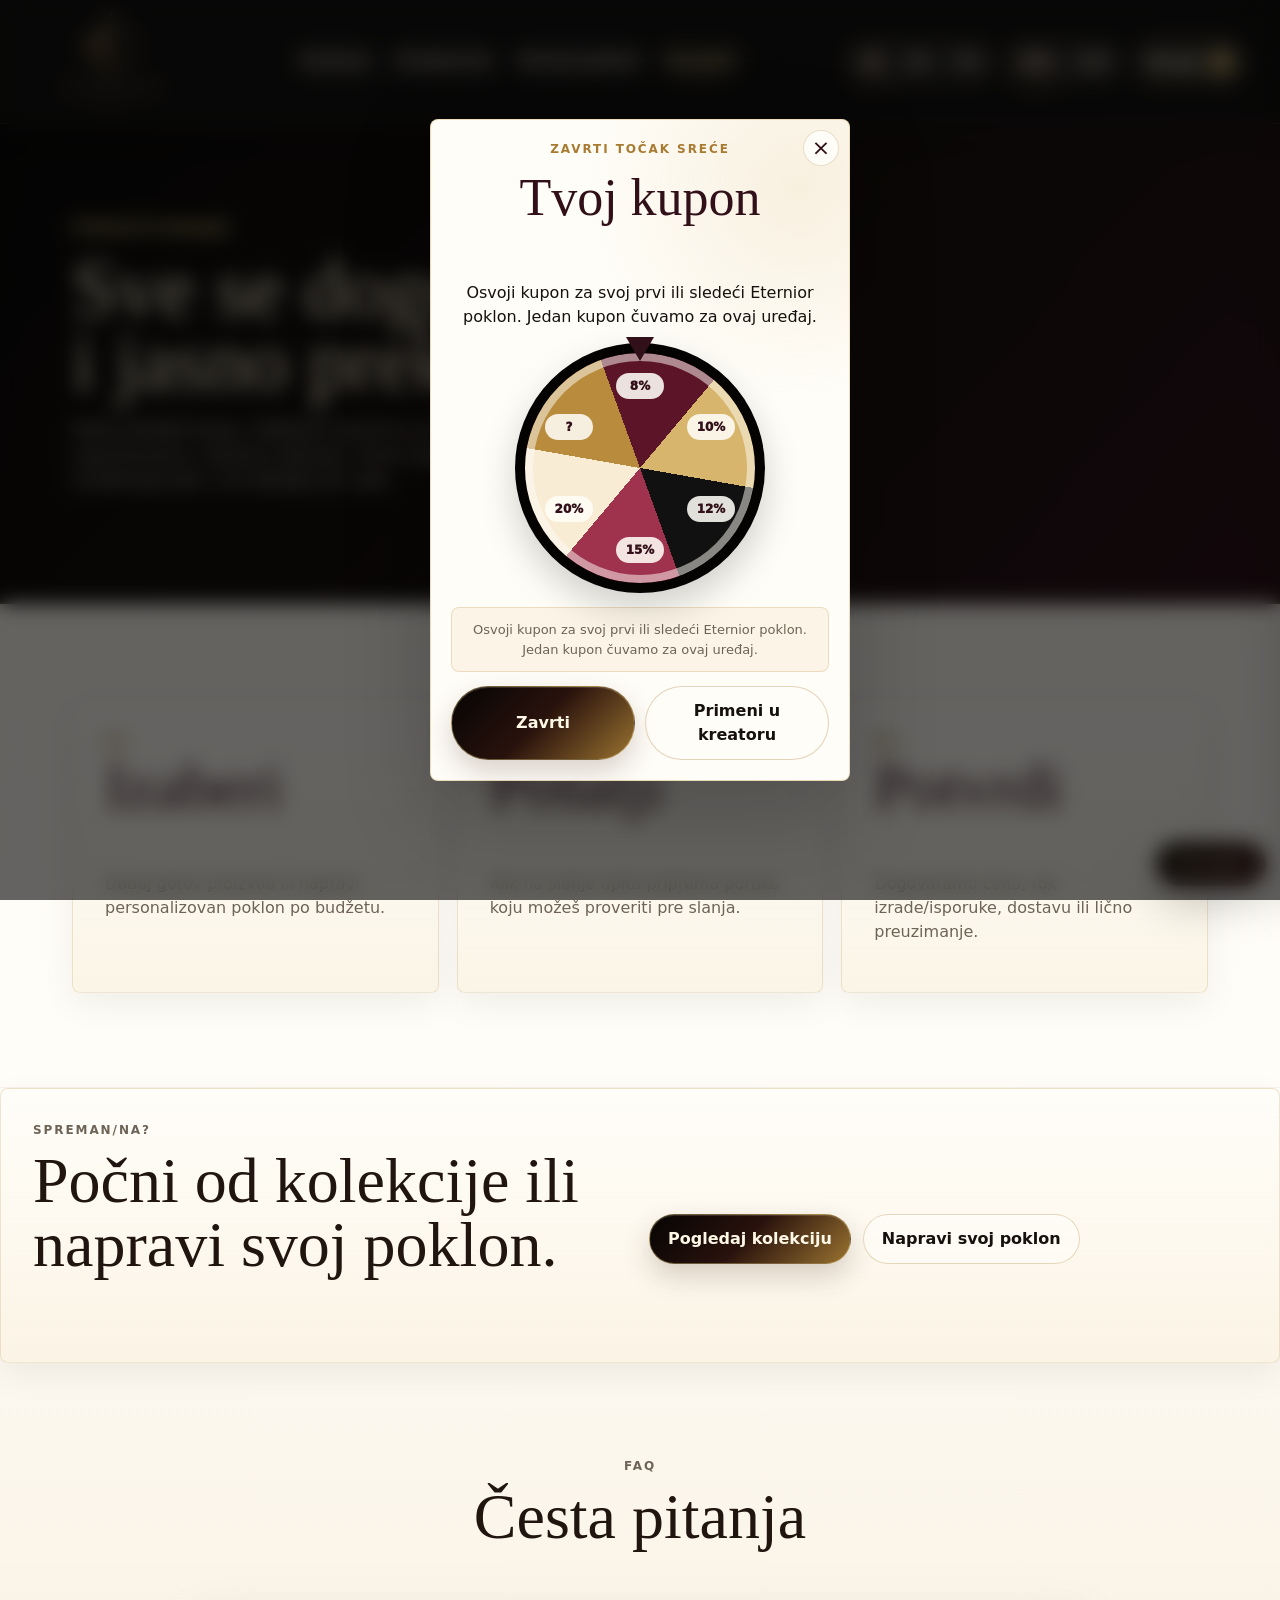
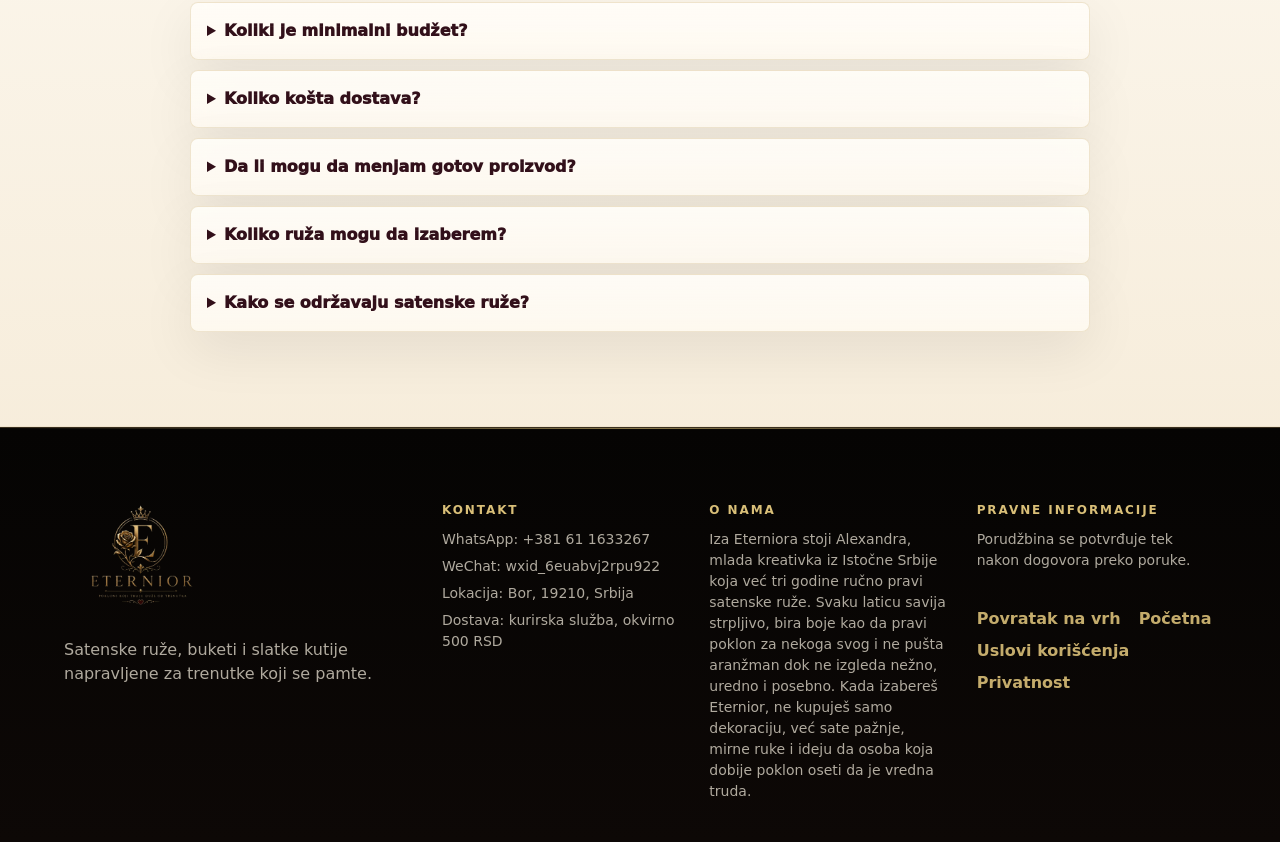
==== commit 0bfe109c: "footer kontakt izmena" ====
--- a/contact.html
+++ b/contact.html
@@ -132,7 +132,6 @@
         </div>
         <div>
           <h3 data-i18n="footer.legalTitle">Pravne informacije</h3>
-          <p data-i18n="footer.legalText">Naziv/PIB/adresu dodati nakon registracije ili po potrebi.</p>
           <p data-i18n="footer.confirmText">Porudžbina se potvrđuje tek nakon dogovora preko WhatsApp-a.</p>
           <div class="footer-legal-links">
             <a href="#top" data-i18n="footer.top">Povratak na vrh</a>
